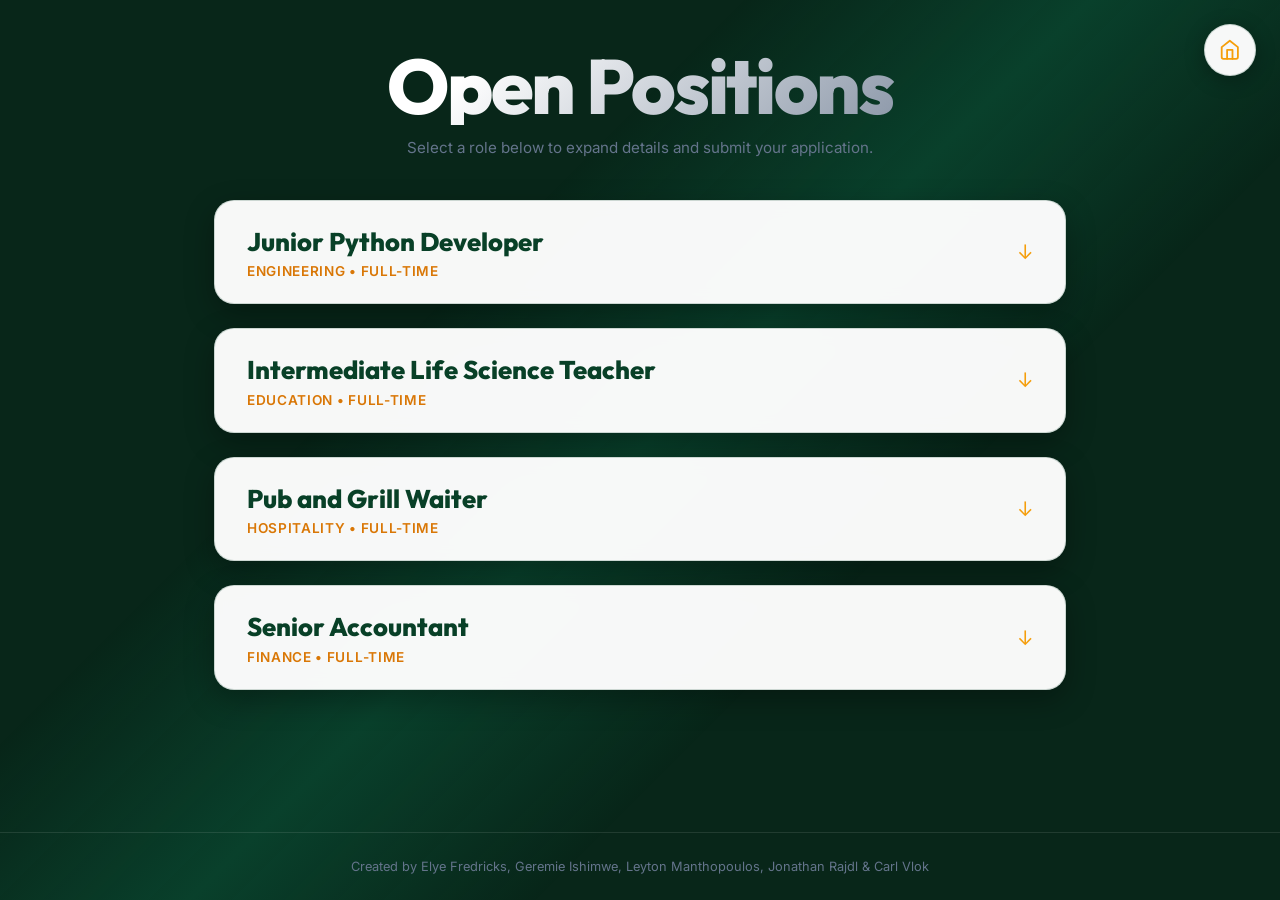
==== haire/templates/apply.html @ 89066271 "comments no stress" ====
<!DOCTYPE html>
<html lang="en">
<head>
<meta charset="UTF-8" />
<meta name="viewport" content="width=device-width, initial-scale=1.0" />
<title>Job Application Portal — hAIre</title>
<meta name="theme-color" content="#04130b" />

<link rel="stylesheet" href="../static/styles/applyStyles.css" />
</head>

<body>

<!-- Ambient Background Glow -->
<div class="hero-haze"></div>

<div class="page-wrapper">

    <!-- Top Right Return to Home Button -->
    <div class="brief-form">
        <a href="{{ url_for('view_bp.home') }}" aria-label="Return to homepage">
            <button class="brief-btn" type="button" aria-label="Return home">
                <svg
                    class="brief-icon"
                    viewBox="0 0 24 24"
                    fill="none"
                    stroke="currentColor"
                    stroke-width="2"
                    stroke-linecap="round"
                    stroke-linejoin="round"
                    aria-hidden="true"
                >
                    <path d="M3 9l9-7 9 7v11a2 2 0 0 1-2 2H5a2 2 0 0 1-2-2z"></path>
                    <polyline points="9 22 9 12 15 12 15 22"></polyline>
                </svg>
            </button>

            <span class="brief-tooltip">Back to Home</span>
        </a>
    </div>


    <!-- Page Header -->
    <header class="portal-header">
        <h1 class="hero-title">Open Positions</h1>

        <p class="hero-tagline">
            Select a role below to expand details and submit your application.
        </p>
    </header>


    <!-- Main Job Listings -->
    <main class="mainListings">


        <!-- ===================================================== -->
        <!-- CARD 1: JUNIOR PYTHON DEVELOPER -->
        <!-- ===================================================== -->

        <div class="card" data-job="junior-python-developer">

            <div class="card-header">
                <div class="header-content">
                    <h2>Junior Python Developer</h2>

                    <p class="summary">
                        Engineering &bull; Full-Time
                    </p>
                </div>

                <span class="expand-icon" aria-hidden="true">↓</span>
            </div>


            <div class="application-layout">

                <form
                    class="form"
                    id="form-junior-python"
                    enctype="multipart/form-data"
                >

                    <div class="form-group">
                        <label for="fullName-python">
                            Full Name
                        </label>

                        <input
                            type="text"
                            id="fullName-python"
                            name="fullName"
                            placeholder="Jane Doe"
                            required
                        />
                    </div>


                    <div class="form-row">

                        <div class="form-group">
                            <label for="cellphone-python">
                                Cellphone Number
                            </label>

                            <input
                                type="tel"
                                id="cellphone-python"
                                name="cellphone"
                                placeholder="+27 82 123 4567"
                                required
                            />
                        </div>


                        <div class="form-group">
                            <label for="email-python">
                                Email Address
                            </label>

                            <input
                                type="email"
                                id="email-python"
                                name="email"
                                placeholder="jane@example.com"
                                required
                            />
                        </div>

                    </div>


                    <div class="form-group">
                        <label for="address-python">
                            Address
                        </label>

                        <input
                            type="text"
                            id="address-python"
                            name="address"
                            placeholder="123 Main St, Cape Town"
                        />
                    </div>


                    <div class="form-row">

                        <div class="form-group">
                            <label for="gender-python">
                                Gender
                            </label>

                            <select
                                name="gender"
                                id="gender-python"
                            >
                                <option value="Other">Other</option>
                                <option value="Male">Male</option>
                                <option value="Female">Female</option>
                            </select>
                        </div>


                        <div class="form-group">
                            <label for="marStatus-python">
                                Marital Status
                            </label>

                            <select
                                name="marStatus"
                                id="marStatus-python"
                            >
                                <option value="notMarried">
                                    Not Married
                                </option>

                                <option value="Married">
                                    Married
                                </option>
                            </select>
                        </div>

                    </div>


                    <div class="form-row">

                        <div class="form-group">
                            <label for="transport-python">
                                Reliable Transport?
                            </label>

                            <select
                                name="transport"
                                id="transport-python"
                            >
                                <option value="yes">Yes</option>
                                <option value="no">No</option>
                            </select>
                        </div>


                        <div class="form-group">
                            <label for="nationality-python">
                                Nationality
                            </label>

                            <select
                                name="nationality"
                                id="nationality-python"
                            >
                                <option value="South Africa">
                                    South Africa
                                </option>

                                <option value="Namibia">
                                    Namibia
                                </option>

                                <option value="Botswana">
                                    Botswana
                                </option>

                                <option value="Other">
                                    Other
                                </option>
                            </select>
                        </div>

                    </div>


                    <div class="form-group">

                        <label for="cover-letter-python">
                            Cover Letter
                        </label>

                        <textarea
                            id="cover-letter-python"
                            name="coverLetter"
                            rows="6"
                            placeholder="Tell us about yourself and why you're a great fit for this role..."
                            required
                        ></textarea>

                    </div>


                    <div class="upload-section">

                        <label for="cv-python">
                            Upload CV (PDF format)
                        </label>

                        <input
                            type="file"
                            id="cv-python"
                            name="cv"
                            accept=".pdf"
                        />

                    </div>


                    <button
                        type="submit"
                        class="submit-btn"
                    >
                        SUBMIT APPLICATION
                    </button>

                </form>


                <aside class="job-requirements">

                    <h3>Job Requirements</h3>

                    <ul>

                        <li>
                            Basic knowledge of Python programming
                            and software development principles.
                        </li>

                        <li>
                            Understanding of object-oriented
                            programming and problem-solving.
                        </li>

                        <li>
                            Familiarity with Python frameworks,
                            databases, or APIs is advantageous.
                        </li>

                        <li>
                            Relevant degree, diploma, or equivalent
                            project experience.
                        </li>

                    </ul>

                </aside>

            </div>

        </div>



        <!-- ===================================================== -->
        <!-- CARD 2: INTERMEDIATE LIFE SCIENCE TEACHER -->
        <!-- ===================================================== -->

        <div
            class="card"
            data-job="intermediate-life-science-teacher"
        >

            <div class="card-header">

                <div class="header-content">

                    <h2>
                        Intermediate Life Science Teacher
                    </h2>

                    <p class="summary">
                        Education &bull; Full-Time
                    </p>

                </div>

                <span class="expand-icon" aria-hidden="true">↓</span>

            </div>


            <div class="application-layout">

                <form
                    class="form"
                    id="form-life-science"
                    enctype="multipart/form-data"
                >

                    <div class="form-group">

                        <label for="fullName-life">
                            Full Name
                        </label>

                        <input
                            type="text"
                            id="fullName-life"
                            name="fullName"
                            placeholder="John Smith"
                            required
                        />

                    </div>


                    <div class="form-row">

                        <div class="form-group">

                            <label for="cellphone-life">
                                Cellphone Number
                            </label>

                            <input
                                type="tel"
                                id="cellphone-life"
                                name="cellphone"
                                placeholder="+27 83 987 6543"
                                required
                            />

                        </div>


                        <div class="form-group">

                            <label for="email-life">
                                Email Address
                            </label>

                            <input
                                type="email"
                                id="email-life"
                                name="email"
                                placeholder="john@example.com"
                                required
                            />

                        </div>

                    </div>


                    <div class="form-group">

                        <label for="address-life">
                            Address
                        </label>

                        <input
                            type="text"
                            id="address-life"
                            name="address"
                            placeholder="45 Park Road, Johannesburg"
                        />

                    </div>


                    <div class="form-row">

                        <div class="form-group">

                            <label for="gender-life">
                                Gender
                            </label>

                            <select
                                name="gender"
                                id="gender-life"
                            >
                                <option value="male">Male</option>
                                <option value="female">Female</option>
                                <option value="other">Other</option>
                            </select>

                        </div>


                        <div class="form-group">

                            <label for="marStatus-life">
                                Marital Status
                            </label>

                            <select
                                name="marStatus"
                                id="marStatus-life"
                            >
                                <option value="notMarried">
                                    Not Married
                                </option>

                                <option value="Married">
                                    Married
                                </option>
                            </select>

                        </div>

                    </div>


                    <div class="form-row">

                        <div class="form-group">

                            <label for="transport-life">
                                Reliable Transport?
                            </label>

                            <select
                                name="transport"
                                id="transport-life"
                            >
                                <option value="yes">Yes</option>
                                <option value="no">No</option>
                            </select>

                        </div>


                        <div class="form-group">

                            <label for="nationality-life">
                                Nationality
                            </label>

                            <select
                                name="nationality"
                                id="nationality-life"
                            >
                                <option value="South Africa">
                                    South Africa
                                </option>

                                <option value="Namibia">
                                    Namibia
                                </option>

                                <option value="Botswana">
                                    Botswana
                                </option>

                                <option value="Other">
                                    Other
                                </option>
                            </select>

                        </div>

                    </div>


                    <div class="form-group">

                        <label for="cover-letter-life">
                            Cover Letter
                        </label>

                        <textarea
                            id="cover-letter-life"
                            name="coverLetter"
                            rows="6"
                            placeholder="Tell us about your teaching experience, subject knowledge, and teaching philosophy..."
                            required
                        ></textarea>

                    </div>


                    <div class="upload-section">

                        <label for="cv-life">
                            Upload CV (PDF format)
                        </label>

                        <input
                            type="file"
                            id="cv-life"
                            name="cv"
                            accept=".pdf"
                        />

                    </div>


                    <button
                        type="submit"
                        class="submit-btn"
                    >
                        SUBMIT APPLICATION
                    </button>

                </form>


                <aside class="job-requirements">

                    <h3>Job Requirements</h3>

                    <ul>

                        <li>
                            Recognised teaching qualification such
                            as a B.Ed or PGCE.
                        </li>

                        <li>
                            Strong knowledge of Life Sciences and
                            the relevant school curriculum.
                        </li>

                        <li>
                            Ability to create engaging and inclusive
                            learning environments.
                        </li>

                        <li>
                            Strong classroom management,
                            communication, and organisational skills.
                        </li>

                    </ul>

                </aside>

            </div>

        </div>



        <!-- ===================================================== -->
        <!-- CARD 3: PUB AND GRILL WAITER -->
        <!-- ===================================================== -->

        <div
            class="card"
            data-job="waiter"
        >

            <div class="card-header">

                <div class="header-content">

                    <h2>Pub and Grill Waiter</h2>

                    <p class="summary">
                        Hospitality &bull; Full-Time
                    </p>

                </div>

                <span class="expand-icon" aria-hidden="true">↓</span>

            </div>


            <div class="application-layout">

                <form
                    class="form"
                    id="form-waiter"
                    enctype="multipart/form-data"
                >

                    <div class="form-group">

                        <label for="fullName-waiter">
                            Full Name
                        </label>

                        <input
                            type="text"
                            id="fullName-waiter"
                            name="fullName"
                            placeholder="Alex Johnson"
                            required
                        />

                    </div>


                    <div class="form-row">

                        <div class="form-group">

                            <label for="cellphone-waiter">
                                Cellphone Number
                            </label>

                            <input
                                type="tel"
                                id="cellphone-waiter"
                                name="cellphone"
                                placeholder="+27 71 123 4567"
                                required
                            />

                        </div>


                        <div class="form-group">

                            <label for="email-waiter">
                                Email Address
                            </label>

                            <input
                                type="email"
                                id="email-waiter"
                                name="email"
                                placeholder="alex@example.com"
                                required
                            />

                        </div>

                    </div>


                    <div class="form-group">

                        <label for="address-waiter">
                            Address
                        </label>

                        <input
                            type="text"
                            id="address-waiter"
                            name="address"
                            placeholder="12 Main Road, Cape Town"
                        />

                    </div>


                    <div class="form-row">

                        <div class="form-group">

                            <label for="gender-waiter">
                                Gender
                            </label>

                            <select
                                name="gender"
                                id="gender-waiter"
                            >
                                <option value="male">Male</option>
                                <option value="female">Female</option>
                                <option value="other">Other</option>
                            </select>

                        </div>


                        <div class="form-group">

                            <label for="marStatus-waiter">
                                Marital Status
                            </label>

                            <select
                                name="marStatus"
                                id="marStatus-waiter"
                            >
                                <option value="notMarried">
                                    Not Married
                                </option>

                                <option value="Married">
                                    Married
                                </option>
                            </select>

                        </div>

                    </div>


                    <div class="form-row">

                        <div class="form-group">

                            <label for="transport-waiter">
                                Reliable Transport?
                            </label>

                            <select
                                name="transport"
                                id="transport-waiter"
                            >
                                <option value="yes">Yes</option>
                                <option value="no">No</option>
                            </select>

                        </div>


                        <div class="form-group">

                            <label for="nationality-waiter">
                                Nationality
                            </label>

                            <select
                                name="nationality"
                                id="nationality-waiter"
                            >
                                <option value="South Africa">
                                    South Africa
                                </option>

                                <option value="Namibia">
                                    Namibia
                                </option>

                                <option value="Botswana">
                                    Botswana
                                </option>

                                <option value="Other">
                                    Other
                                </option>
                            </select>

                        </div>

                    </div>


                    <div class="form-group">

                        <label for="cover-letter-waiter">
                            Cover Letter
                        </label>

                        <textarea
                            id="cover-letter-waiter"
                            name="coverLetter"
                            rows="6"
                            placeholder="Tell us about your customer service experience and why you would be a great waiter..."
                            required
                        ></textarea>

                    </div>


                    <div class="upload-section">

                        <label for="cv-waiter">
                            Upload CV (PDF format)
                        </label>

                        <input
                            type="file"
                            id="cv-waiter"
                            name="cv"
                            accept=".pdf"
                        />

                    </div>


                    <button
                        type="submit"
                        class="submit-btn"
                    >
                        SUBMIT APPLICATION
                    </button>

                </form>


                <aside class="job-requirements">

                    <h3>Job Requirements</h3>

                    <ul>

                        <li>
                            Previous hospitality or customer
                            service experience is advantageous.
                        </li>

                        <li>
                            Excellent communication and
                            interpersonal skills.
                        </li>

                        <li>
                            Ability to work efficiently in a
                            fast-paced environment.
                        </li>

                        <li>
                            Friendly attitude, professional appearance,
                            and strong teamwork skills.
                        </li>

                    </ul>

                </aside>

            </div>

        </div>



        <!-- ===================================================== -->
        <!-- CARD 4: SENIOR ACCOUNTANT -->
        <!-- ===================================================== -->

        <div
            class="card"
            data-job="senior-accountant"
        >

            <div class="card-header">

                <div class="header-content">

                    <h2>Senior Accountant</h2>

                    <p class="summary">
                        Finance &bull; Full-Time
                    </p>

                </div>

                <span class="expand-icon" aria-hidden="true">↓</span>

            </div>


            <div class="application-layout">

                <form
                    class="form"
                    id="form-senior-accountant"
                    enctype="multipart/form-data"
                >

                    <div class="form-group">

                        <label for="fullName-accountant">
                            Full Name
                        </label>

                        <input
                            type="text"
                            id="fullName-accountant"
                            name="fullName"
                            placeholder="Michael Williams"
                            required
                        />

                    </div>


                    <div class="form-row">

                        <div class="form-group">

                            <label for="cellphone-accountant">
                                Cellphone Number
                            </label>

                            <input
                                type="tel"
                                id="cellphone-accountant"
                                name="cellphone"
                                placeholder="+27 72 456 7890"
                                required
                            />

                        </div>


                        <div class="form-group">

                            <label for="email-accountant">
                                Email Address
                            </label>

                            <input
                                type="email"
                                id="email-accountant"
                                name="email"
                                placeholder="michael@example.com"
                                required
                            />

                        </div>

                    </div>


                    <div class="form-group">

                        <label for="address-accountant">
                            Address
                        </label>

                        <input
                            type="text"
                            id="address-accountant"
                            name="address"
                            placeholder="25 Oak Avenue, Johannesburg"
                        />

                    </div>


                    <div class="form-row">

                        <div class="form-group">

                            <label for="gender-accountant">
                                Gender
                            </label>

                            <select
                                name="gender"
                                id="gender-accountant"
                            >
                                <option value="male">Male</option>
                                <option value="female">Female</option>
                                <option value="other">Other</option>
                            </select>

                        </div>


                        <div class="form-group">

                            <label for="marStatus-accountant">
                                Marital Status
                            </label>

                            <select
                                name="marStatus"
                                id="marStatus-accountant"
                            >
                                <option value="notMarried">
                                    Not Married
                                </option>

                                <option value="Married">
                                    Married
                                </option>
                            </select>

                        </div>

                    </div>


                    <div class="form-row">

                        <div class="form-group">

                            <label for="transport-accountant">
                                Reliable Transport?
                            </label>

                            <select
                                name="transport"
                                id="transport-accountant"
                            >
                                <option value="yes">Yes</option>
                                <option value="no">No</option>
                            </select>

                        </div>


                        <div class="form-group">

                            <label for="nationality-accountant">
                                Nationality
                            </label>

                            <select
                                name="nationality"
                                id="nationality-accountant"
                            >
                                <option value="South Africa">
                                    South Africa
                                </option>

                                <option value="Namibia">
                                    Namibia
                                </option>

                                <option value="Botswana">
                                    Botswana
                                </option>

                                <option value="Other">
                                    Other
                                </option>
                            </select>

                        </div>

                    </div>


                    <div class="form-group">

                        <label for="cover-letter-accountant">
                            Cover Letter
                        </label>

                        <textarea
                            id="cover-letter-accountant"
                            name="coverLetter"
                            rows="6"
                            placeholder="Tell us about your accounting experience, qualifications, and why you are suited to this position..."
                            required
                        ></textarea>

                    </div>


                    <div class="upload-section">

                        <label for="cv-accountant">
                            Upload CV (PDF format)
                        </label>

                        <input
                            type="file"
                            id="cv-accountant"
                            name="cv"
                            accept=".pdf"
                        />

                    </div>


                    <button
                        type="submit"
                        class="submit-btn"
                    >
                        SUBMIT APPLICATION
                    </button>

                </form>


                <aside class="job-requirements">

                    <h3>Job Requirements</h3>

                    <ul>

                        <li>
                            Bachelor's degree or equivalent
                            qualification in Accounting or Finance.
                        </li>

                        <li>
                            Several years of professional
                            accounting experience.
                        </li>

                        <li>
                            Strong knowledge of financial reporting,
                            budgeting, and accounting principles.
                        </li>

                        <li>
                            Excellent analytical, organisational,
                            and leadership skills.
                        </li>

                    </ul>

                </aside>

            </div>

        </div>


    </main>


    <!-- Footer -->
    <footer>

        <small>
            Created by Elye Fredricks, Geremie Ishimwe,
            Leyton Manthopoulos, Jonathan Rajdl & Carl Vlok
        </small>

    </footer>

</div>


<!-- Application JS Logic -->
<script src="../static/scripts/apply.js"></script>

</body>
</html>
---- haire/static/styles/applyStyles.css ----
@import url('https://fonts.googleapis.com/css2?family=Inter:wght@400;500;600&family=Outfit:wght@600;800&display=swap');


/* ================================= */
/* COLOUR VARIABLES */
/* ================================= */

:root {
    --bg-dark: #082619;
    --accent-green: #10b981;
    --accent-green-dark: #047857;
    --accent-glow: rgba(16, 185, 129, 0.25);

    --gold-primary: #f59e0b;
    --gold-secondary: #d97706;
    --gold-glow: rgba(245, 158, 11, 0.35);

    --text-main: #f8fafc;
    --text-dark: #1f2937;
    --text-muted: #64748b;

    --card-bg: rgba(255, 255, 255, 0.97);
    --border-light: rgba(8, 64, 39, 0.18);

    --font-heading: 'Outfit', sans-serif;
    --font-body: 'Inter', sans-serif;

    --t-fast: 0.2s ease;
    --t-medium: 0.4s ease;
    --t-title-fade: 0.6s;
}


/* ================================= */
/* GLOBAL */
/* ================================= */

*,
*::before,
*::after {
    box-sizing: border-box;
}

html,
body {
    margin: 0;
    padding: 0;
    min-height: 100vh;
    width: 100%;

    font-family: var(--font-body);
    background-color: var(--bg-dark);
    color: var(--text-main);

    overflow-x: hidden;

    -webkit-font-smoothing: antialiased;
}

button,
select,
input,
textarea {
    font: inherit;
    max-width: 100%;
}


/* ================================= */
/* KEYBOARD ACCESSIBILITY */
/* ================================= */

button:focus-visible,
select:focus-visible,
input:focus-visible,
textarea:focus-visible,
a:focus-visible {
    outline: 3px solid var(--accent-green);
    outline-offset: 3px;
}


/* ================================= */
/* MOVING GREEN HAZE */
/* ================================= */

.hero-haze {
    position: fixed;
    inset: -50%;

    width: 200%;
    height: 200%;

    background: linear-gradient(
        135deg,
        transparent 42%,
        rgba(16, 185, 129, 0.18) 50%,
        transparent 58%
    );

    pointer-events: none;
    z-index: 0;

    animation: hazeSweep 7s ease-in-out infinite alternate;
}


/* ================================= */
/* PAGE WRAPPER */
/* ================================= */

.page-wrapper {
    position: relative;
    z-index: 2;

    display: flex;
    flex-direction: column;

    min-height: 100vh;
    width: 100%;
    max-width: 100%;

    overflow-x: hidden;
}


/* ================================= */
/* TOP RIGHT HOME BUTTON */
/* ================================= */

.brief-form {
    position: fixed;

    top: 1.5rem;
    right: 1.5rem;

    z-index: 100;
}

.brief-btn {
    display: flex;
    align-items: center;
    justify-content: center;

    width: 3.25rem;
    height: 3.25rem;

    border-radius: 50%;

    background: var(--card-bg);
    border: 1px solid var(--border-light);

    color: var(--gold-primary);

    text-decoration: none;

    backdrop-filter: blur(12px);

    cursor: pointer;

    transition:
        transform var(--t-fast),
        background var(--t-fast),
        box-shadow var(--t-fast),
        border-color var(--t-fast);

    box-shadow: 0 4px 20px rgba(0, 0, 0, 0.3);
}

.brief-btn:hover {
    background: rgba(245, 158, 11, 0.18);

    border-color: var(--gold-primary);

    transform: translateY(-2px);

    box-shadow: 0 0 25px var(--gold-glow);
}

.brief-icon {
    width: 1.35rem;
    height: 1.35rem;
}

.brief-tooltip {
    position: absolute;

    right: 110%;
    top: 50%;

    transform: translateY(-50%);

    background: var(--card-bg);

    border: 1px solid var(--border-light);

    color: var(--text-dark);

    padding: 0.5rem 0.8rem;

    border-radius: 6px;

    font-size: 0.8rem;
    font-weight: 600;

    white-space: nowrap;

    opacity: 0;
    pointer-events: none;

    transition: opacity var(--t-fast);
}

.brief-form:hover .brief-tooltip,
.brief-btn:focus-visible + .brief-tooltip {
    opacity: 1;
}


/* ================================= */
/* HEADER */
/* ================================= */

.portal-header {
    width: 100%;

    text-align: center;

    padding: 3rem 1.5rem 1.5rem;

    max-width: 900px;

    margin: 0 auto;
}

.hero-title {
    margin: 0 0 0.75rem;

    font-family: var(--font-heading);

    font-size: clamp(3rem, 6vw, 5rem);

    font-weight: 800;

    line-height: 1;

    letter-spacing: -0.03em;

    background: linear-gradient(
        135deg,
        #ffffff 30%,
        var(--text-muted) 100%
    );

    -webkit-background-clip: text;
    background-clip: text;

    -webkit-text-fill-color: transparent;

    color: transparent;

    opacity: 0;

    animation: fadeUp var(--t-title-fade) ease-out forwards;
}

.hero-tagline {
    margin: 0;

    font-family: var(--font-body);

    font-size: 0.95rem;

    color: var(--text-muted);

    line-height: 1.5;
}


/* ================================= */
/* MAIN JOB LISTINGS */
/* ================================= */

.mainListings {
    width: 100%;
    max-width: 900px;

    margin: 0 auto;

    padding: 1rem 1.5rem 3rem;

    display: flex;
    flex-direction: column;

    gap: 1.5rem;

    flex: 1;
}


/* ================================= */
/* APPLICATION CARD */
/* ================================= */

.card {
    position: relative;

    width: 100%;
    max-width: 100%;
    min-width: 0;

    background: var(--card-bg);

    border: 1px solid var(--border-light);

    border-radius: 20px;

    box-shadow: 0 10px 30px rgba(0, 0, 0, 0.3);

    backdrop-filter: blur(8px);

    overflow: hidden;

    animation: fadeUp var(--t-title-fade) ease-out forwards;

    transition:
        transform 0.2s ease,
        box-shadow 0.2s ease,
        border-color 0.2s ease;
}

.card:hover {
    box-shadow: 0 14px 35px rgba(0, 0, 0, 0.35);

    border-color: var(--accent-green);
}


/* ================================= */
/* CARD HEADER */
/* ================================= */

.card-header {
    padding: 1.5rem 2rem;

    cursor: pointer;

    display: flex;
    align-items: center;
    justify-content: space-between;

    gap: 1rem;

    user-select: none;

    transition: background-color var(--t-fast);
}

.card-header:hover {
    background: rgba(16, 185, 129, 0.05);
}


/* ================================= */
/* CARD HEADER CONTENT */
/* ================================= */

.header-content {
    min-width: 0;
    flex: 1;
}

.header-content h2 {
    margin: 0 0 0.35rem;

    font-family: var(--font-heading);

    font-size: 1.6rem;

    font-weight: 800;

    color: #084027;

    overflow-wrap: break-word;
}

.header-content .summary {
    margin: 0;

    font-family: var(--font-body);

    font-size: 0.85rem;

    color: var(--gold-secondary);

    letter-spacing: 0.05em;

    text-transform: uppercase;

    font-weight: 600;
}


/* ================================= */
/* EXPAND ICON */
/* ================================= */

.expand-icon {
    flex-shrink: 0;

    font-size: 1.25rem;

    color: var(--gold-primary);

    transition: transform var(--t-medium);
}

.card.expanded .expand-icon {
    transform: rotate(180deg);
}


/* ================================= */
/* APPLICATION LAYOUT */
/* ================================= */

.application-layout {
    display: none;

    padding: 0 2rem 2.25rem;

    border-top: 1px solid rgba(8, 64, 39, 0.15);

    min-width: 0;
}

.card.expanded .application-layout {
    display: grid;

    grid-template-columns: minmax(0, 1.4fr) minmax(0, 1fr);

    gap: 2.5rem;

    padding-top: 2rem;

    animation: fadeIn 0.4s ease-out;
}


/* ================================= */
/* FORM */
/* ================================= */

.form {
    display: flex;
    flex-direction: column;

    gap: 1.25rem;

    width: 100%;
    max-width: 100%;
    min-width: 0;
}

.form-row {
    display: grid;

    grid-template-columns: minmax(0, 1fr) minmax(0, 1fr);

    gap: 1rem;

    width: 100%;
    min-width: 0;
}

.form-group {
    display: flex;
    flex-direction: column;

    gap: 0.4rem;

    width: 100%;
    max-width: 100%;
    min-width: 0;
}


/* ================================= */
/* LABELS */
/* ================================= */

.card label {
    font-family: var(--font-body);

    font-size: 0.85rem;

    font-weight: 600;

    color: var(--text-dark);
}


/* ================================= */
/* INPUTS */
/* ================================= */

.card input[type="text"],
.card input[type="tel"],
.card input[type="email"],
.card select,
.card textarea {
    width: 100%;
    max-width: 100%;
    min-width: 0;

    padding: 0.8rem 1rem;

    background: white;

    border: 1px solid rgba(8, 64, 39, 0.3);

    border-radius: 8px;

    color: var(--text-dark);

    font-family: var(--font-body);

    font-size: 0.95rem;

    outline: none;

    transition:
        border-color 0.2s ease,
        box-shadow 0.2s ease,
        background-color 0.2s ease;
}


/* ================================= */
/* SELECT OPTIONS */
/* ================================= */

.card select option {
    background-color: white;
    color: var(--text-dark);
}


/* ================================= */
/* INPUT HOVER */
/* ================================= */

.card input:hover,
.card select:hover,
.card textarea:hover {
    border-color: var(--accent-green);
}


/* ================================= */
/* INPUT FOCUS */
/* ================================= */

.card input:focus,
.card select:focus,
.card textarea:focus {
    border-color: var(--accent-green);

    background: white;

    box-shadow:
        0 0 0 3px rgba(16, 185, 129, 0.15);
}


/* ================================= */
/* TEXTAREA */
/* ================================= */

.card textarea {
    resize: vertical;

    min-height: 120px;

    line-height: 1.5;
}


/* ================================= */
/* FILE UPLOAD */
/* ================================= */

.upload-section {
    padding: 1.25rem;

    background: rgba(8, 64, 39, 0.04);

    border: 1.5px dashed rgba(8, 64, 39, 0.3);

    border-radius: 12px;

    text-align: center;

    transition: border-color 0.2s ease;

    width: 100%;
    max-width: 100%;
    min-width: 0;

    overflow: hidden;

    word-break: break-word;
}

.upload-section:hover {
    border-color: var(--gold-primary);
}

.upload-section label {
    display: block;

    margin-bottom: 0.5rem;

    color: var(--text-dark);

    cursor: pointer;
}

.upload-section input[type="file"] {
    font-family: var(--font-body);

    font-size: 0.85rem;

    color: var(--text-muted);

    width: 100%;
    max-width: 100%;
}

.upload-section input[type="file"]::file-selector-button {
    background: rgba(245, 158, 11, 0.1);

    border: 1px solid var(--gold-secondary);

    color: #92400e;

    padding: 0.4rem 0.8rem;

    border-radius: 6px;

    cursor: pointer;

    font-size: 0.8rem;

    font-weight: 600;

    margin-right: 0.8rem;

    transition: all 0.2s ease;
}

.upload-section input[type="file"]::file-selector-button:hover {
    background: var(--gold-primary);

    color: #000;
}


/* ================================= */
/* SUBMIT BUTTON */
/* ================================= */

.submit-btn {
    width: 100%;

    margin-top: 0.5rem;

    min-height: 44px;

    padding: 10px 15px;

    border: none;

    border-radius: 9999px;

    background: linear-gradient(
        135deg,
        var(--gold-primary),
        var(--gold-secondary)
    );

    color: #000;

    font-family: var(--font-body);

    font-size: 14px;

    font-weight: 700;

    cursor: pointer;

    transition:
        transform 0.2s ease,
        box-shadow 0.2s ease,
        filter 0.2s ease;

    box-shadow: 0 4px 15px var(--gold-glow);
}

.submit-btn:hover {
    transform: translateY(-2px);

    box-shadow: 0 8px 25px var(--gold-glow);

    filter: brightness(1.08);
}


/* ================================= */
/* JOB REQUIREMENTS */
/* ================================= */

.job-requirements {
    border-left: 1px solid rgba(8, 64, 39, 0.25);

    padding-left: 2rem;

    min-width: 0;

    overflow-wrap: break-word;
}

.job-requirements h3 {
    margin-top: 0;

    margin-bottom: 1rem;

    font-family: var(--font-heading);

    font-size: 1.25rem;

    font-weight: 800;

    color: #084027;
}

.job-requirements ul {
    margin: 0;

    padding-left: 1.2rem;

    color: #555;

    min-width: 0;
}

.job-requirements li {
    margin-bottom: 0.85rem;

    line-height: 1.5;

    font-family: var(--font-body);

    font-size: 0.9rem;

    color: #555;

    overflow-wrap: break-word;
}


/* ================================= */
/* FOOTER */
/* ================================= */

footer {
    width: 100%;

    text-align: center;

    padding: 1.5rem 1rem;

    margin-top: auto;

    color: var(--text-muted);

    font-family: var(--font-body);

    font-size: 0.8rem;

    border-top: 1px solid rgba(255, 255, 255, 0.1);
}

footer small {
    font-size: inherit;

    line-height: 1.5;
}


/* ================================= */
/* ANIMATIONS */
/* ================================= */

@keyframes fadeUp {
    from {
        opacity: 0;

        transform: translateY(20px);
    }

    to {
        opacity: 1;

        transform: translateY(0);
    }
}

@keyframes fadeIn {
    from {
        opacity: 0;

        transform: translateY(-8px);
    }

    to {
        opacity: 1;

        transform: translateY(0);
    }
}

@keyframes hazeSweep {
    0% {
        transform: translate(-25%, 25%);
    }

    100% {
        transform: translate(25%, -25%);
    }
}


/* ================================= */
/* REDUCE MOTION */
/* ================================= */

@media (prefers-reduced-motion: reduce) {

    *,
    *::before,
    *::after {
        animation-duration: 0.01ms !important;

        animation-iteration-count: 1 !important;

        transition-duration: 0.01ms !important;

        scroll-behavior: auto !important;
    }
}


/* ================================= */
/* TABLET */
/* ================================= */

@media (max-width: 820px) {

    .card.expanded .application-layout {
        grid-template-columns: minmax(0, 1fr);

        gap: 2rem;
    }

    .job-requirements {
        border-left: none;

        border-top: 1px dashed rgba(8, 64, 39, 0.25);

        padding-left: 0;

        padding-top: 1.5rem;
    }
}


/* ================================= */
/* MOBILE */
/* ================================= */

@media (max-width: 580px) {

    /* ----------------------------- */
    /* HEADER */
    /* ----------------------------- */

    .portal-header {
        width: 100%;

        padding: 5rem 1rem 1rem;
    }

    .hero-title {
        font-size: clamp(2rem, 10vw, 2.5rem);

        line-height: 1.1;

        overflow-wrap: break-word;
    }

    .hero-tagline {
        font-size: 0.85rem;

        line-height: 1.5;
    }


    /* ----------------------------- */
    /* JOB LISTINGS */
    /* ----------------------------- */

    .mainListings {
        width: 100%;

        max-width: 100%;

        padding: 1rem 0.75rem 2rem;

        margin: 0;
    }


    /* ----------------------------- */
    /* CARD */
    /* ----------------------------- */

    .card {
        width: 100%;

        max-width: 100%;

        min-width: 0;

        border-radius: 16px;
    }


    /* ----------------------------- */
    /* CARD HEADER */
    /* ----------------------------- */

    .card-header {
        width: 100%;

        padding: 1.15rem 1rem;

        gap: 0.75rem;
    }

    .header-content {
        min-width: 0;

        flex: 1;
    }

    .header-content h2 {
        font-size: 1.25rem;

        line-height: 1.25;

        overflow-wrap: break-word;
    }

    .header-content .summary {
        font-size: 0.72rem;

        line-height: 1.4;
    }

    .expand-icon {
        flex-shrink: 0;
    }


    /* ----------------------------- */
    /* APPLICATION LAYOUT */
    /* ----------------------------- */

    .application-layout,
    .card.expanded .application-layout {
        width: 100%;

        max-width: 100%;

        min-width: 0;

        display: grid;

        grid-template-columns: minmax(0, 1fr);

        gap: 1.5rem;

        padding: 1.25rem 1rem 1.5rem;

        overflow: hidden;
    }


    /* ----------------------------- */
    /* FORM */
    /* ----------------------------- */

    .form {
        width: 100%;

        max-width: 100%;

        min-width: 0;
    }


    /* ----------------------------- */
    /* FORM ROWS */
    /* ----------------------------- */

    .form-row {
        width: 100%;

        max-width: 100%;

        min-width: 0;

        display: grid;

        grid-template-columns: minmax(0, 1fr);

        gap: 1rem;
    }


    /* ----------------------------- */
    /* FORM GROUP */
    /* ----------------------------- */

    .form-group {
        width: 100%;

        max-width: 100%;

        min-width: 0;
    }


    /* ----------------------------- */
    /* LABELS */
    /* ----------------------------- */

    .card label {
        font-size: 0.82rem;

        line-height: 1.3;
    }


    /* ----------------------------- */
    /* INPUTS */
    /* ----------------------------- */

    .card input[type="text"],
    .card input[type="tel"],
    .card input[type="email"],
    .card select,
    .card textarea {
        width: 100%;

        max-width: 100%;

        min-width: 0;

        padding: 0.75rem 0.85rem;

        font-size: 0.9rem;
    }


    /* ----------------------------- */
    /* TEXTAREA */
    /* ----------------------------- */

    .card textarea {
        min-height: 120px;

        max-width: 100%;

        resize: vertical;
    }


    /* ----------------------------- */
    /* FILE UPLOAD */
    /* ----------------------------- */

    .upload-section {
        width: 100%;

        max-width: 100%;

        min-width: 0;

        padding: 1rem;

        overflow: hidden;

        word-break: break-word;
    }

    .upload-section input[type="file"] {
        width: 100%;

        max-width: 100%;

        font-size: 0.78rem;
    }

    .upload-section input[type="file"]::file-selector-button {
        display: block;

        width: 100%;

        max-width: 100%;

        margin: 0 0 0.6rem 0;

        padding: 0.5rem 0.7rem;
    }


    /* ----------------------------- */
    /* SUBMIT BUTTON */
    /* ----------------------------- */

    .submit-btn {
        width: 100%;

        max-width: 100%;

        min-height: 46px;

        font-size: 0.8rem;
    }


    /* ----------------------------- */
    /* JOB REQUIREMENTS */
    /* ----------------------------- */

    .job-requirements {
        width: 100%;

        max-width: 100%;

        min-width: 0;

        border-left: none;

        border-top: 1px dashed rgba(8, 64, 39, 0.25);

        padding-left: 0;

        padding-top: 1.5rem;

        overflow-wrap: break-word;

        word-wrap: break-word;
    }

    .job-requirements h3 {
        font-size: 1.15rem;
    }

    .job-requirements ul {
        width: 100%;

        max-width: 100%;

        padding-left: 1.15rem;

        margin: 0;

        overflow-wrap: break-word;
    }

    .job-requirements li {
        font-size: 0.85rem;

        line-height: 1.5;

        overflow-wrap: break-word;

        word-break: normal;
    }


    /* ----------------------------- */
    /* HOME BUTTON */
    /* ----------------------------- */

    .brief-form {
        top: 0.75rem;

        right: 0.75rem;
    }

    .brief-btn {
        width: 2.8rem;

        height: 2.8rem;
    }

    .brief-icon {
        width: 1.2rem;

        height: 1.2rem;
    }


    /* ----------------------------- */
    /* FOOTER */
    /* ----------------------------- */

    footer {
        padding: 1.25rem 0.75rem;
    }

    footer small {
        font-size: 0.7rem;

        line-height: 1.5;
    }
}
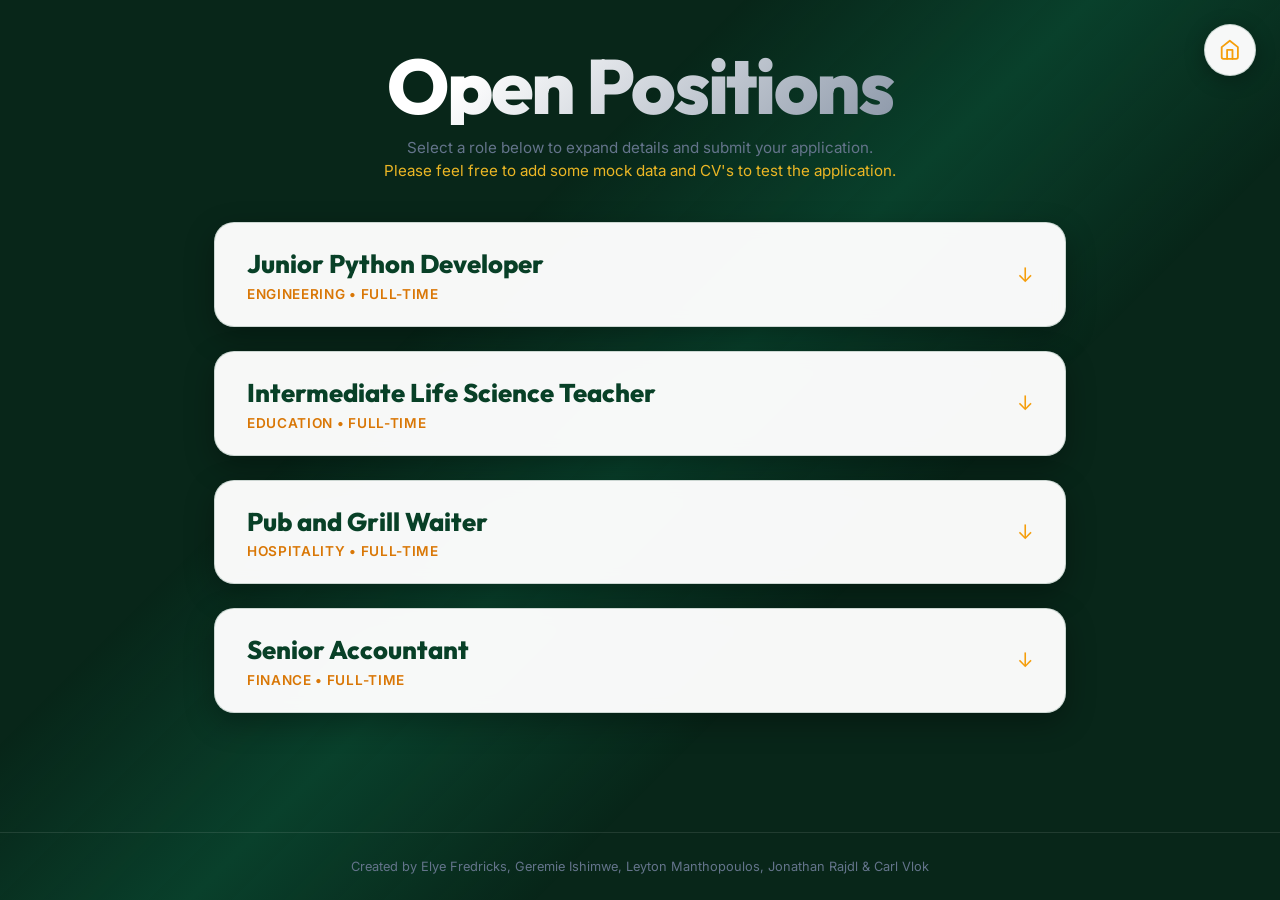
==== commit 437071e1: "please upload data" ====
--- a/haire/templates/apply.html
+++ b/haire/templates/apply.html
@@ -1,1171 +1,997 @@
 <!DOCTYPE html>
 <html lang="en">
+
 <head>
-<meta charset="UTF-8" />
-<meta name="viewport" content="width=device-width, initial-scale=1.0" />
-<title>Job Application Portal — hAIre</title>
-<meta name="theme-color" content="#04130b" />
-
-<link rel="stylesheet" href="../static/styles/applyStyles.css" />
+    <meta charset="UTF-8" />
+    <meta name="viewport" content="width=device-width, initial-scale=1.0" />
+    <title>Job Application Portal — hAIre</title>
+    <meta name="theme-color" content="#04130b" />
+
+    <link rel="stylesheet" href="../static/styles/applyStyles.css" />
 </head>
 
 <body>
 
-<!-- Ambient Background Glow -->
-<div class="hero-haze"></div>
-
-<div class="page-wrapper">
-
-    <!-- Top Right Return to Home Button -->
-    <div class="brief-form">
-        <a href="{{ url_for('view_bp.home') }}" aria-label="Return to homepage">
-            <button class="brief-btn" type="button" aria-label="Return home">
-                <svg
-                    class="brief-icon"
-                    viewBox="0 0 24 24"
-                    fill="none"
-                    stroke="currentColor"
-                    stroke-width="2"
-                    stroke-linecap="round"
-                    stroke-linejoin="round"
-                    aria-hidden="true"
-                >
-                    <path d="M3 9l9-7 9 7v11a2 2 0 0 1-2 2H5a2 2 0 0 1-2-2z"></path>
-                    <polyline points="9 22 9 12 15 12 15 22"></polyline>
-                </svg>
-            </button>
-
-            <span class="brief-tooltip">Back to Home</span>
-        </a>
+    <!-- Full Screen Application Loading Screen -->
+    <div id="application-loader" class="application-loader">
+        <div class="loader-content">
+
+            <div class="loader-logo">
+                hAIre
+            </div>
+
+            <div class="loader-spinner">
+                <span></span>
+                <span></span>
+                <span></span>
+            </div>
+
+            <h2>Processing Your Application</h2>
+
+            <p>
+                Please wait while we securely submit your application...
+            </p>
+
+            <div class="loader-progress">
+                <div class="loader-progress-bar"></div>
+            </div>
+
+        </div>
     </div>
 
 
-    <!-- Page Header -->
-    <header class="portal-header">
-        <h1 class="hero-title">Open Positions</h1>
-
-        <p class="hero-tagline">
-            Select a role below to expand details and submit your application.
-        </p>
-    </header>
-
-
-    <!-- Main Job Listings -->
-    <main class="mainListings">
-
-
-        <!-- ===================================================== -->
-        <!-- CARD 1: JUNIOR PYTHON DEVELOPER -->
-        <!-- ===================================================== -->
-
-        <div class="card" data-job="junior-python-developer">
-
-            <div class="card-header">
-                <div class="header-content">
-                    <h2>Junior Python Developer</h2>
-
-                    <p class="summary">
-                        Engineering &bull; Full-Time
-                    </p>
+    <!-- Ambient Background Glow -->
+    <div class="hero-haze"></div>
+
+    <div class="page-wrapper">
+
+        <!-- Top Right Return to Home Button -->
+        <div class="brief-form">
+            <a href="{{ url_for('view_bp.home') }}" aria-label="Return to homepage">
+                <button class="brief-btn" type="button" aria-label="Return home">
+                    <svg class="brief-icon" viewBox="0 0 24 24" fill="none" stroke="currentColor" stroke-width="2"
+                        stroke-linecap="round" stroke-linejoin="round" aria-hidden="true">
+                        <path d="M3 9l9-7 9 7v11a2 2 0 0 1-2 2H5a2 2 0 0 1-2-2z"></path>
+                        <polyline points="9 22 9 12 15 12 15 22"></polyline>
+                    </svg>
+                </button>
+
+                <span class="brief-tooltip">Back to Home</span>
+            </a>
+        </div>
+
+
+        <!-- Page Header -->
+        <header class="portal-header">
+            <h1 class="hero-title">Open Positions</h1>
+
+            <p class="hero-tagline">
+                Select a role below to expand details and submit your application.
+            </p>
+            <p class="hero-tagline" style="color: rgb(235, 182, 37);">
+                Please feel free to add some mock data and CV's to test the application.
+            </p>
+        </header>
+
+
+        <!-- Main Job Listings -->
+        <main class="mainListings">
+
+
+            <!-- ===================================================== -->
+            <!-- CARD 1: JUNIOR PYTHON DEVELOPER -->
+            <!-- ===================================================== -->
+
+            <div class="card" data-job="junior-python-developer">
+
+                <div class="card-header">
+                    <div class="header-content">
+                        <h2>Junior Python Developer</h2>
+
+                        <p class="summary">
+                            Engineering &bull; Full-Time
+                        </p>
+                    </div>
+
+                    <span class="expand-icon" aria-hidden="true">↓</span>
                 </div>
 
-                <span class="expand-icon" aria-hidden="true">↓</span>
+
+                <div class="application-layout">
+
+                    <form class="form" id="form-junior-python" enctype="multipart/form-data">
+
+                        <div class="form-group">
+                            <label for="fullName-python">
+                                Full Name
+                            </label>
+
+                            <input type="text" id="fullName-python" name="fullName" placeholder="Jane Doe" required />
+                        </div>
+
+
+                        <div class="form-row">
+
+                            <div class="form-group">
+                                <label for="cellphone-python">
+                                    Cellphone Number
+                                </label>
+
+                                <input type="tel" id="cellphone-python" name="cellphone" placeholder="+27 82 123 4567"
+                                    required />
+                            </div>
+
+
+                            <div class="form-group">
+                                <label for="email-python">
+                                    Email Address
+                                </label>
+
+                                <input type="email" id="email-python" name="email" placeholder="jane@example.com"
+                                    required />
+                            </div>
+
+                        </div>
+
+
+                        <div class="form-group">
+                            <label for="address-python">
+                                Address
+                            </label>
+
+                            <input type="text" id="address-python" name="address"
+                                placeholder="123 Main St, Cape Town" />
+                        </div>
+
+
+                        <div class="form-row">
+
+                            <div class="form-group">
+                                <label for="gender-python">
+                                    Gender
+                                </label>
+
+                                <select name="gender" id="gender-python">
+                                    <option value="Other">Other</option>
+                                    <option value="Male">Male</option>
+                                    <option value="Female">Female</option>
+                                </select>
+                            </div>
+
+
+                            <div class="form-group">
+                                <label for="marStatus-python">
+                                    Marital Status
+                                </label>
+
+                                <select name="marStatus" id="marStatus-python">
+                                    <option value="notMarried">
+                                        Not Married
+                                    </option>
+
+                                    <option value="Married">
+                                        Married
+                                    </option>
+                                </select>
+                            </div>
+
+                        </div>
+
+
+                        <div class="form-row">
+
+                            <div class="form-group">
+                                <label for="transport-python">
+                                    Reliable Transport?
+                                </label>
+
+                                <select name="transport" id="transport-python">
+                                    <option value="yes">Yes</option>
+                                    <option value="no">No</option>
+                                </select>
+                            </div>
+
+
+                            <div class="form-group">
+                                <label for="nationality-python">
+                                    Nationality
+                                </label>
+
+                                <select name="nationality" id="nationality-python">
+                                    <option value="South Africa">
+                                        South Africa
+                                    </option>
+
+                                    <option value="Namibia">
+                                        Namibia
+                                    </option>
+
+                                    <option value="Botswana">
+                                        Botswana
+                                    </option>
+
+                                    <option value="Other">
+                                        Other
+                                    </option>
+                                </select>
+                            </div>
+
+                        </div>
+
+
+                        <div class="form-group">
+
+                            <label for="cover-letter-python">
+                                Cover Letter
+                            </label>
+
+                            <textarea id="cover-letter-python" name="coverLetter" rows="6"
+                                placeholder="Tell us about yourself and why you're a great fit for this role..."
+                                required></textarea>
+
+                        </div>
+
+
+                        <div class="upload-section">
+
+                            <label for="cv-python">
+                                Upload CV (PDF format)
+                            </label>
+
+                            <input type="file" id="cv-python" name="cv" accept=".pdf" />
+
+                        </div>
+
+
+                        <button type="submit" class="submit-btn">
+                            SUBMIT APPLICATION
+                        </button>
+
+                    </form>
+
+
+                    <aside class="job-requirements">
+
+                        <h3>Job Requirements</h3>
+
+                        <ul>
+
+                            <li>
+                                Basic knowledge of Python programming
+                                and software development principles.
+                            </li>
+
+                            <li>
+                                Understanding of object-oriented
+                                programming and problem-solving.
+                            </li>
+
+                            <li>
+                                Familiarity with Python frameworks,
+                                databases, or APIs is advantageous.
+                            </li>
+
+                            <li>
+                                Relevant degree, diploma, or equivalent
+                                project experience.
+                            </li>
+
+                        </ul>
+
+                    </aside>
+
+                </div>
+
             </div>
 
 
-            <div class="application-layout">
-
-                <form
-                    class="form"
-                    id="form-junior-python"
-                    enctype="multipart/form-data"
-                >
-
-                    <div class="form-group">
-                        <label for="fullName-python">
-                            Full Name
-                        </label>
-
-                        <input
-                            type="text"
-                            id="fullName-python"
-                            name="fullName"
-                            placeholder="Jane Doe"
-                            required
-                        />
+
+            <!-- ===================================================== -->
+            <!-- CARD 2: INTERMEDIATE LIFE SCIENCE TEACHER -->
+            <!-- ===================================================== -->
+
+            <div class="card" data-job="intermediate-life-science-teacher">
+
+                <div class="card-header">
+
+                    <div class="header-content">
+
+                        <h2>
+                            Intermediate Life Science Teacher
+                        </h2>
+
+                        <p class="summary">
+                            Education &bull; Full-Time
+                        </p>
+
                     </div>
 
-
-                    <div class="form-row">
-
-                        <div class="form-group">
-                            <label for="cellphone-python">
-                                Cellphone Number
-                            </label>
-
-                            <input
-                                type="tel"
-                                id="cellphone-python"
-                                name="cellphone"
-                                placeholder="+27 82 123 4567"
-                                required
-                            />
-                        </div>
-
-
-                        <div class="form-group">
-                            <label for="email-python">
-                                Email Address
-                            </label>
-
-                            <input
-                                type="email"
-                                id="email-python"
-                                name="email"
-                                placeholder="jane@example.com"
-                                required
-                            />
-                        </div>
+                    <span class="expand-icon" aria-hidden="true">↓</span>
+
+                </div>
+
+
+                <div class="application-layout">
+
+                    <form class="form" id="form-life-science" enctype="multipart/form-data">
+
+                        <div class="form-group">
+
+                            <label for="fullName-life">
+                                Full Name
+                            </label>
+
+                            <input type="text" id="fullName-life" name="fullName" placeholder="John Smith" required />
+
+                        </div>
+
+
+                        <div class="form-row">
+
+                            <div class="form-group">
+
+                                <label for="cellphone-life">
+                                    Cellphone Number
+                                </label>
+
+                                <input type="tel" id="cellphone-life" name="cellphone" placeholder="+27 83 987 6543"
+                                    required />
+
+                            </div>
+
+
+                            <div class="form-group">
+
+                                <label for="email-life">
+                                    Email Address
+                                </label>
+
+                                <input type="email" id="email-life" name="email" placeholder="john@example.com"
+                                    required />
+
+                            </div>
+
+                        </div>
+
+
+                        <div class="form-group">
+
+                            <label for="address-life">
+                                Address
+                            </label>
+
+                            <input type="text" id="address-life" name="address"
+                                placeholder="45 Park Road, Johannesburg" />
+
+                        </div>
+
+
+                        <div class="form-row">
+
+                            <div class="form-group">
+
+                                <label for="gender-life">
+                                    Gender
+                                </label>
+
+                                <select name="gender" id="gender-life">
+                                    <option value="male">Male</option>
+                                    <option value="female">Female</option>
+                                    <option value="other">Other</option>
+                                </select>
+
+                            </div>
+
+
+                            <div class="form-group">
+
+                                <label for="marStatus-life">
+                                    Marital Status
+                                </label>
+
+                                <select name="marStatus" id="marStatus-life">
+                                    <option value="notMarried">
+                                        Not Married
+                                    </option>
+
+                                    <option value="Married">
+                                        Married
+                                    </option>
+                                </select>
+
+                            </div>
+
+                        </div>
+
+
+                        <div class="form-row">
+
+                            <div class="form-group">
+
+                                <label for="transport-life">
+                                    Reliable Transport?
+                                </label>
+
+                                <select name="transport" id="transport-life">
+                                    <option value="yes">Yes</option>
+                                    <option value="no">No</option>
+                                </select>
+
+                            </div>
+
+
+                            <div class="form-group">
+
+                                <label for="nationality-life">
+                                    Nationality
+                                </label>
+
+                                <select name="nationality" id="nationality-life">
+                                    <option value="South Africa">
+                                        South Africa
+                                    </option>
+
+                                    <option value="Namibia">
+                                        Namibia
+                                    </option>
+
+                                    <option value="Botswana">
+                                        Botswana
+                                    </option>
+
+                                    <option value="Other">
+                                        Other
+                                    </option>
+                                </select>
+
+                            </div>
+
+                        </div>
+
+
+                        <div class="form-group">
+
+                            <label for="cover-letter-life">
+                                Cover Letter
+                            </label>
+
+                            <textarea id="cover-letter-life" name="coverLetter" rows="6"
+                                placeholder="Tell us about your teaching experience, subject knowledge, and teaching philosophy..."
+                                required></textarea>
+
+                        </div>
+
+
+                        <div class="upload-section">
+
+                            <label for="cv-life">
+                                Upload CV (PDF format)
+                            </label>
+
+                            <input type="file" id="cv-life" name="cv" accept=".pdf" />
+
+                        </div>
+
+
+                        <button type="submit" class="submit-btn">
+                            SUBMIT APPLICATION
+                        </button>
+
+                    </form>
+
+
+                    <aside class="job-requirements">
+
+                        <h3>Job Requirements</h3>
+
+                        <ul>
+
+                            <li>
+                                Recognised teaching qualification such
+                                as a B.Ed or PGCE.
+                            </li>
+
+                            <li>
+                                Strong knowledge of Life Sciences and
+                                the relevant school curriculum.
+                            </li>
+
+                            <li>
+                                Ability to create engaging and inclusive
+                                learning environments.
+                            </li>
+
+                            <li>
+                                Strong classroom management,
+                                communication, and organisational skills.
+                            </li>
+
+                        </ul>
+
+                    </aside>
+
+                </div>
+
+            </div>
+
+
+
+            <!-- ===================================================== -->
+            <!-- CARD 3: PUB AND GRILL WAITER -->
+            <!-- ===================================================== -->
+
+            <div class="card" data-job="waiter">
+
+                <div class="card-header">
+
+                    <div class="header-content">
+
+                        <h2>Pub and Grill Waiter</h2>
+
+                        <p class="summary">
+                            Hospitality &bull; Full-Time
+                        </p>
 
                     </div>
 
-
-                    <div class="form-group">
-                        <label for="address-python">
-                            Address
-                        </label>
-
-                        <input
-                            type="text"
-                            id="address-python"
-                            name="address"
-                            placeholder="123 Main St, Cape Town"
-                        />
+                    <span class="expand-icon" aria-hidden="true">↓</span>
+
+                </div>
+
+
+                <div class="application-layout">
+
+                    <form class="form" id="form-waiter" enctype="multipart/form-data">
+
+                        <div class="form-group">
+
+                            <label for="fullName-waiter">
+                                Full Name
+                            </label>
+
+                            <input type="text" id="fullName-waiter" name="fullName" placeholder="Alex Johnson"
+                                required />
+
+                        </div>
+
+
+                        <div class="form-row">
+
+                            <div class="form-group">
+
+                                <label for="cellphone-waiter">
+                                    Cellphone Number
+                                </label>
+
+                                <input type="tel" id="cellphone-waiter" name="cellphone" placeholder="+27 71 123 4567"
+                                    required />
+
+                            </div>
+
+
+                            <div class="form-group">
+
+                                <label for="email-waiter">
+                                    Email Address
+                                </label>
+
+                                <input type="email" id="email-waiter" name="email" placeholder="alex@example.com"
+                                    required />
+
+                            </div>
+
+                        </div>
+
+
+                        <div class="form-group">
+
+                            <label for="address-waiter">
+                                Address
+                            </label>
+
+                            <input type="text" id="address-waiter" name="address"
+                                placeholder="12 Main Road, Cape Town" />
+
+                        </div>
+
+
+                        <div class="form-row">
+
+                            <div class="form-group">
+
+                                <label for="gender-waiter">
+                                    Gender
+                                </label>
+
+                                <select name="gender" id="gender-waiter">
+                                    <option value="male">Male</option>
+                                    <option value="female">Female</option>
+                                    <option value="other">Other</option>
+                                </select>
+
+                            </div>
+
+
+                            <div class="form-group">
+
+                                <label for="marStatus-waiter">
+                                    Marital Status
+                                </label>
+
+                                <select name="marStatus" id="marStatus-waiter">
+                                    <option value="notMarried">
+                                        Not Married
+                                    </option>
+
+                                    <option value="Married">
+                                        Married
+                                    </option>
+                                </select>
+
+                            </div>
+
+                        </div>
+
+
+                        <div class="form-row">
+
+                            <div class="form-group">
+
+                                <label for="transport-waiter">
+                                    Reliable Transport?
+                                </label>
+
+                                <select name="transport" id="transport-waiter">
+                                    <option value="yes">Yes</option>
+                                    <option value="no">No</option>
+                                </select>
+
+                            </div>
+
+
+                            <div class="form-group">
+
+                                <label for="nationality-waiter">
+                                    Nationality
+                                </label>
+
+                                <select name="nationality" id="nationality-waiter">
+                                    <option value="South Africa">
+                                        South Africa
+                                    </option>
+
+                                    <option value="Namibia">
+                                        Namibia
+                                    </option>
+
+                                    <option value="Botswana">
+                                        Botswana
+                                    </option>
+
+                                    <option value="Other">
+                                        Other
+                                    </option>
+                                </select>
+
+                            </div>
+
+                        </div>
+
+
+                        <div class="form-group">
+
+                            <label for="cover-letter-waiter">
+                                Cover Letter
+                            </label>
+
+                            <textarea id="cover-letter-waiter" name="coverLetter" rows="6"
+                                placeholder="Tell us about your customer service experience and why you would be a great waiter..."
+                                required></textarea>
+
+                        </div>
+
+
+                        <div class="upload-section">
+
+                            <label for="cv-waiter">
+                                Upload CV (PDF format)
+                            </label>
+
+                            <input type="file" id="cv-waiter" name="cv" accept=".pdf" />
+
+                        </div>
+
+
+                        <button type="submit" class="submit-btn">
+                            SUBMIT APPLICATION
+                        </button>
+
+                    </form>
+
+
+                    <aside class="job-requirements">
+
+                        <h3>Job Requirements</h3>
+
+                        <ul>
+
+                            <li>
+                                Previous hospitality or customer
+                                service experience is advantageous.
+                            </li>
+
+                            <li>
+                                Excellent communication and
+                                interpersonal skills.
+                            </li>
+
+                            <li>
+                                Ability to work efficiently in a
+                                fast-paced environment.
+                            </li>
+
+                            <li>
+                                Friendly attitude, professional appearance,
+                                and strong teamwork skills.
+                            </li>
+
+                        </ul>
+
+                    </aside>
+
+                </div>
+
+            </div>
+
+
+
+            <!-- ===================================================== -->
+            <!-- CARD 4: SENIOR ACCOUNTANT -->
+            <!-- ===================================================== -->
+
+            <div class="card" data-job="senior-accountant">
+
+                <div class="card-header">
+
+                    <div class="header-content">
+
+                        <h2>Senior Accountant</h2>
+
+                        <p class="summary">
+                            Finance &bull; Full-Time
+                        </p>
+
                     </div>
 
-
-                    <div class="form-row">
-
-                        <div class="form-group">
-                            <label for="gender-python">
-                                Gender
-                            </label>
-
-                            <select
-                                name="gender"
-                                id="gender-python"
-                            >
-                                <option value="Other">Other</option>
-                                <option value="Male">Male</option>
-                                <option value="Female">Female</option>
-                            </select>
-                        </div>
-
-
-                        <div class="form-group">
-                            <label for="marStatus-python">
-                                Marital Status
-                            </label>
-
-                            <select
-                                name="marStatus"
-                                id="marStatus-python"
-                            >
-                                <option value="notMarried">
-                                    Not Married
-                                </option>
-
-                                <option value="Married">
-                                    Married
-                                </option>
-                            </select>
-                        </div>
-
-                    </div>
-
-
-                    <div class="form-row">
-
-                        <div class="form-group">
-                            <label for="transport-python">
-                                Reliable Transport?
-                            </label>
-
-                            <select
-                                name="transport"
-                                id="transport-python"
-                            >
-                                <option value="yes">Yes</option>
-                                <option value="no">No</option>
-                            </select>
-                        </div>
-
-
-                        <div class="form-group">
-                            <label for="nationality-python">
-                                Nationality
-                            </label>
-
-                            <select
-                                name="nationality"
-                                id="nationality-python"
-                            >
-                                <option value="South Africa">
-                                    South Africa
-                                </option>
-
-                                <option value="Namibia">
-                                    Namibia
-                                </option>
-
-                                <option value="Botswana">
-                                    Botswana
-                                </option>
-
-                                <option value="Other">
-                                    Other
-                                </option>
-                            </select>
-                        </div>
-
-                    </div>
-
-
-                    <div class="form-group">
-
-                        <label for="cover-letter-python">
-                            Cover Letter
-                        </label>
-
-                        <textarea
-                            id="cover-letter-python"
-                            name="coverLetter"
-                            rows="6"
-                            placeholder="Tell us about yourself and why you're a great fit for this role..."
-                            required
-                        ></textarea>
-
-                    </div>
-
-
-                    <div class="upload-section">
-
-                        <label for="cv-python">
-                            Upload CV (PDF format)
-                        </label>
-
-                        <input
-                            type="file"
-                            id="cv-python"
-                            name="cv"
-                            accept=".pdf"
-                        />
-
-                    </div>
-
-
-                    <button
-                        type="submit"
-                        class="submit-btn"
-                    >
-                        SUBMIT APPLICATION
-                    </button>
-
-                </form>
-
-
-                <aside class="job-requirements">
-
-                    <h3>Job Requirements</h3>
-
-                    <ul>
-
-                        <li>
-                            Basic knowledge of Python programming
-                            and software development principles.
-                        </li>
-
-                        <li>
-                            Understanding of object-oriented
-                            programming and problem-solving.
-                        </li>
-
-                        <li>
-                            Familiarity with Python frameworks,
-                            databases, or APIs is advantageous.
-                        </li>
-
-                        <li>
-                            Relevant degree, diploma, or equivalent
-                            project experience.
-                        </li>
-
-                    </ul>
-
-                </aside>
+                    <span class="expand-icon" aria-hidden="true">↓</span>
+
+                </div>
+
+
+                <div class="application-layout">
+
+                    <form class="form" id="form-senior-accountant" enctype="multipart/form-data">
+
+                        <div class="form-group">
+
+                            <label for="fullName-accountant">
+                                Full Name
+                            </label>
+
+                            <input type="text" id="fullName-accountant" name="fullName" placeholder="Michael Williams"
+                                required />
+
+                        </div>
+
+
+                        <div class="form-row">
+
+                            <div class="form-group">
+
+                                <label for="cellphone-accountant">
+                                    Cellphone Number
+                                </label>
+
+                                <input type="tel" id="cellphone-accountant" name="cellphone"
+                                    placeholder="+27 72 456 7890" required />
+
+                            </div>
+
+
+                            <div class="form-group">
+
+                                <label for="email-accountant">
+                                    Email Address
+                                </label>
+
+                                <input type="email" id="email-accountant" name="email" placeholder="michael@example.com"
+                                    required />
+
+                            </div>
+
+                        </div>
+
+
+                        <div class="form-group">
+
+                            <label for="address-accountant">
+                                Address
+                            </label>
+
+                            <input type="text" id="address-accountant" name="address"
+                                placeholder="25 Oak Avenue, Johannesburg" />
+
+                        </div>
+
+
+                        <div class="form-row">
+
+                            <div class="form-group">
+
+                                <label for="gender-accountant">
+                                    Gender
+                                </label>
+
+                                <select name="gender" id="gender-accountant">
+                                    <option value="male">Male</option>
+                                    <option value="female">Female</option>
+                                    <option value="other">Other</option>
+                                </select>
+
+                            </div>
+
+
+                            <div class="form-group">
+
+                                <label for="marStatus-accountant">
+                                    Marital Status
+                                </label>
+
+                                <select name="marStatus" id="marStatus-accountant">
+                                    <option value="notMarried">
+                                        Not Married
+                                    </option>
+
+                                    <option value="Married">
+                                        Married
+                                    </option>
+                                </select>
+
+                            </div>
+
+                        </div>
+
+
+                        <div class="form-row">
+
+                            <div class="form-group">
+
+                                <label for="transport-accountant">
+                                    Reliable Transport?
+                                </label>
+
+                                <select name="transport" id="transport-accountant">
+                                    <option value="yes">Yes</option>
+                                    <option value="no">No</option>
+                                </select>
+
+                            </div>
+
+
+                            <div class="form-group">
+
+                                <label for="nationality-accountant">
+                                    Nationality
+                                </label>
+
+                                <select name="nationality" id="nationality-accountant">
+                                    <option value="South Africa">
+                                        South Africa
+                                    </option>
+
+                                    <option value="Namibia">
+                                        Namibia
+                                    </option>
+
+                                    <option value="Botswana">
+                                        Botswana
+                                    </option>
+
+                                    <option value="Other">
+                                        Other
+                                    </option>
+                                </select>
+
+                            </div>
+
+                        </div>
+
+
+                        <div class="form-group">
+
+                            <label for="cover-letter-accountant">
+                                Cover Letter
+                            </label>
+
+                            <textarea id="cover-letter-accountant" name="coverLetter" rows="6"
+                                placeholder="Tell us about your accounting experience, qualifications, and why you are suited to this position..."
+                                required></textarea>
+
+                        </div>
+
+
+                        <div class="upload-section">
+
+                            <label for="cv-accountant">
+                                Upload CV (PDF format)
+                            </label>
+
+                            <input type="file" id="cv-accountant" name="cv" accept=".pdf" />
+
+                        </div>
+
+
+                        <button type="submit" class="submit-btn">
+                            SUBMIT APPLICATION
+                        </button>
+
+                    </form>
+
+
+                    <aside class="job-requirements">
+
+                        <h3>Job Requirements</h3>
+
+                        <ul>
+
+                            <li>
+                                Bachelor's degree or equivalent
+                                qualification in Accounting or Finance.
+                            </li>
+
+                            <li>
+                                Several years of professional
+                                accounting experience.
+                            </li>
+
+                            <li>
+                                Strong knowledge of financial reporting,
+                                budgeting, and accounting principles.
+                            </li>
+
+                            <li>
+                                Excellent analytical, organisational,
+                                and leadership skills.
+                            </li>
+
+                        </ul>
+
+                    </aside>
+
+                </div>
 
             </div>
 
-        </div>
-
-
-
-        <!-- ===================================================== -->
-        <!-- CARD 2: INTERMEDIATE LIFE SCIENCE TEACHER -->
-        <!-- ===================================================== -->
-
-        <div
-            class="card"
-            data-job="intermediate-life-science-teacher"
-        >
-
-            <div class="card-header">
-
-                <div class="header-content">
-
-                    <h2>
-                        Intermediate Life Science Teacher
-                    </h2>
-
-                    <p class="summary">
-                        Education &bull; Full-Time
-                    </p>
-
-                </div>
-
-                <span class="expand-icon" aria-hidden="true">↓</span>
-
-            </div>
-
-
-            <div class="application-layout">
-
-                <form
-                    class="form"
-                    id="form-life-science"
-                    enctype="multipart/form-data"
-                >
-
-                    <div class="form-group">
-
-                        <label for="fullName-life">
-                            Full Name
-                        </label>
-
-                        <input
-                            type="text"
-                            id="fullName-life"
-                            name="fullName"
-                            placeholder="John Smith"
-                            required
-                        />
-
-                    </div>
-
-
-                    <div class="form-row">
-
-                        <div class="form-group">
-
-                            <label for="cellphone-life">
-                                Cellphone Number
-                            </label>
-
-                            <input
-                                type="tel"
-                                id="cellphone-life"
-                                name="cellphone"
-                                placeholder="+27 83 987 6543"
-                                required
-                            />
-
-                        </div>
-
-
-                        <div class="form-group">
-
-                            <label for="email-life">
-                                Email Address
-                            </label>
-
-                            <input
-                                type="email"
-                                id="email-life"
-                                name="email"
-                                placeholder="john@example.com"
-                                required
-                            />
-
-                        </div>
-
-                    </div>
-
-
-                    <div class="form-group">
-
-                        <label for="address-life">
-                            Address
-                        </label>
-
-                        <input
-                            type="text"
-                            id="address-life"
-                            name="address"
-                            placeholder="45 Park Road, Johannesburg"
-                        />
-
-                    </div>
-
-
-                    <div class="form-row">
-
-                        <div class="form-group">
-
-                            <label for="gender-life">
-                                Gender
-                            </label>
-
-                            <select
-                                name="gender"
-                                id="gender-life"
-                            >
-                                <option value="male">Male</option>
-                                <option value="female">Female</option>
-                                <option value="other">Other</option>
-                            </select>
-
-                        </div>
-
-
-                        <div class="form-group">
-
-                            <label for="marStatus-life">
-                                Marital Status
-                            </label>
-
-                            <select
-                                name="marStatus"
-                                id="marStatus-life"
-                            >
-                                <option value="notMarried">
-                                    Not Married
-                                </option>
-
-                                <option value="Married">
-                                    Married
-                                </option>
-                            </select>
-
-                        </div>
-
-                    </div>
-
-
-                    <div class="form-row">
-
-                        <div class="form-group">
-
-                            <label for="transport-life">
-                                Reliable Transport?
-                            </label>
-
-                            <select
-                                name="transport"
-                                id="transport-life"
-                            >
-                                <option value="yes">Yes</option>
-                                <option value="no">No</option>
-                            </select>
-
-                        </div>
-
-
-                        <div class="form-group">
-
-                            <label for="nationality-life">
-                                Nationality
-                            </label>
-
-                            <select
-                                name="nationality"
-                                id="nationality-life"
-                            >
-                                <option value="South Africa">
-                                    South Africa
-                                </option>
-
-                                <option value="Namibia">
-                                    Namibia
-                                </option>
-
-                                <option value="Botswana">
-                                    Botswana
-                                </option>
-
-                                <option value="Other">
-                                    Other
-                                </option>
-                            </select>
-
-                        </div>
-
-                    </div>
-
-
-                    <div class="form-group">
-
-                        <label for="cover-letter-life">
-                            Cover Letter
-                        </label>
-
-                        <textarea
-                            id="cover-letter-life"
-                            name="coverLetter"
-                            rows="6"
-                            placeholder="Tell us about your teaching experience, subject knowledge, and teaching philosophy..."
-                            required
-                        ></textarea>
-
-                    </div>
-
-
-                    <div class="upload-section">
-
-                        <label for="cv-life">
-                            Upload CV (PDF format)
-                        </label>
-
-                        <input
-                            type="file"
-                            id="cv-life"
-                            name="cv"
-                            accept=".pdf"
-                        />
-
-                    </div>
-
-
-                    <button
-                        type="submit"
-                        class="submit-btn"
-                    >
-                        SUBMIT APPLICATION
-                    </button>
-
-                </form>
-
-
-                <aside class="job-requirements">
-
-                    <h3>Job Requirements</h3>
-
-                    <ul>
-
-                        <li>
-                            Recognised teaching qualification such
-                            as a B.Ed or PGCE.
-                        </li>
-
-                        <li>
-                            Strong knowledge of Life Sciences and
-                            the relevant school curriculum.
-                        </li>
-
-                        <li>
-                            Ability to create engaging and inclusive
-                            learning environments.
-                        </li>
-
-                        <li>
-                            Strong classroom management,
-                            communication, and organisational skills.
-                        </li>
-
-                    </ul>
-
-                </aside>
-
-            </div>
-
-        </div>
-
-
-
-        <!-- ===================================================== -->
-        <!-- CARD 3: PUB AND GRILL WAITER -->
-        <!-- ===================================================== -->
-
-        <div
-            class="card"
-            data-job="waiter"
-        >
-
-            <div class="card-header">
-
-                <div class="header-content">
-
-                    <h2>Pub and Grill Waiter</h2>
-
-                    <p class="summary">
-                        Hospitality &bull; Full-Time
-                    </p>
-
-                </div>
-
-                <span class="expand-icon" aria-hidden="true">↓</span>
-
-            </div>
-
-
-            <div class="application-layout">
-
-                <form
-                    class="form"
-                    id="form-waiter"
-                    enctype="multipart/form-data"
-                >
-
-                    <div class="form-group">
-
-                        <label for="fullName-waiter">
-                            Full Name
-                        </label>
-
-                        <input
-                            type="text"
-                            id="fullName-waiter"
-                            name="fullName"
-                            placeholder="Alex Johnson"
-                            required
-                        />
-
-                    </div>
-
-
-                    <div class="form-row">
-
-                        <div class="form-group">
-
-                            <label for="cellphone-waiter">
-                                Cellphone Number
-                            </label>
-
-                            <input
-                                type="tel"
-                                id="cellphone-waiter"
-                                name="cellphone"
-                                placeholder="+27 71 123 4567"
-                                required
-                            />
-
-                        </div>
-
-
-                        <div class="form-group">
-
-                            <label for="email-waiter">
-                                Email Address
-                            </label>
-
-                            <input
-                                type="email"
-                                id="email-waiter"
-                                name="email"
-                                placeholder="alex@example.com"
-                                required
-                            />
-
-                        </div>
-
-                    </div>
-
-
-                    <div class="form-group">
-
-                        <label for="address-waiter">
-                            Address
-                        </label>
-
-                        <input
-                            type="text"
-                            id="address-waiter"
-                            name="address"
-                            placeholder="12 Main Road, Cape Town"
-                        />
-
-                    </div>
-
-
-                    <div class="form-row">
-
-                        <div class="form-group">
-
-                            <label for="gender-waiter">
-                                Gender
-                            </label>
-
-                            <select
-                                name="gender"
-                                id="gender-waiter"
-                            >
-                                <option value="male">Male</option>
-                                <option value="female">Female</option>
-                                <option value="other">Other</option>
-                            </select>
-
-                        </div>
-
-
-                        <div class="form-group">
-
-                            <label for="marStatus-waiter">
-                                Marital Status
-                            </label>
-
-                            <select
-                                name="marStatus"
-                                id="marStatus-waiter"
-                            >
-                                <option value="notMarried">
-                                    Not Married
-                                </option>
-
-                                <option value="Married">
-                                    Married
-                                </option>
-                            </select>
-
-                        </div>
-
-                    </div>
-
-
-                    <div class="form-row">
-
-                        <div class="form-group">
-
-                            <label for="transport-waiter">
-                                Reliable Transport?
-                            </label>
-
-                            <select
-                                name="transport"
-                                id="transport-waiter"
-                            >
-                                <option value="yes">Yes</option>
-                                <option value="no">No</option>
-                            </select>
-
-                        </div>
-
-
-                        <div class="form-group">
-
-                            <label for="nationality-waiter">
-                                Nationality
-                            </label>
-
-                            <select
-                                name="nationality"
-                                id="nationality-waiter"
-                            >
-                                <option value="South Africa">
-                                    South Africa
-                                </option>
-
-                                <option value="Namibia">
-                                    Namibia
-                                </option>
-
-                                <option value="Botswana">
-                                    Botswana
-                                </option>
-
-                                <option value="Other">
-                                    Other
-                                </option>
-                            </select>
-
-                        </div>
-
-                    </div>
-
-
-                    <div class="form-group">
-
-                        <label for="cover-letter-waiter">
-                            Cover Letter
-                        </label>
-
-                        <textarea
-                            id="cover-letter-waiter"
-                            name="coverLetter"
-                            rows="6"
-                            placeholder="Tell us about your customer service experience and why you would be a great waiter..."
-                            required
-                        ></textarea>
-
-                    </div>
-
-
-                    <div class="upload-section">
-
-                        <label for="cv-waiter">
-                            Upload CV (PDF format)
-                        </label>
-
-                        <input
-                            type="file"
-                            id="cv-waiter"
-                            name="cv"
-                            accept=".pdf"
-                        />
-
-                    </div>
-
-
-                    <button
-                        type="submit"
-                        class="submit-btn"
-                    >
-                        SUBMIT APPLICATION
-                    </button>
-
-                </form>
-
-
-                <aside class="job-requirements">
-
-                    <h3>Job Requirements</h3>
-
-                    <ul>
-
-                        <li>
-                            Previous hospitality or customer
-                            service experience is advantageous.
-                        </li>
-
-                        <li>
-                            Excellent communication and
-                            interpersonal skills.
-                        </li>
-
-                        <li>
-                            Ability to work efficiently in a
-                            fast-paced environment.
-                        </li>
-
-                        <li>
-                            Friendly attitude, professional appearance,
-                            and strong teamwork skills.
-                        </li>
-
-                    </ul>
-
-                </aside>
-
-            </div>
-
-        </div>
-
-
-
-        <!-- ===================================================== -->
-        <!-- CARD 4: SENIOR ACCOUNTANT -->
-        <!-- ===================================================== -->
-
-        <div
-            class="card"
-            data-job="senior-accountant"
-        >
-
-            <div class="card-header">
-
-                <div class="header-content">
-
-                    <h2>Senior Accountant</h2>
-
-                    <p class="summary">
-                        Finance &bull; Full-Time
-                    </p>
-
-                </div>
-
-                <span class="expand-icon" aria-hidden="true">↓</span>
-
-            </div>
-
-
-            <div class="application-layout">
-
-                <form
-                    class="form"
-                    id="form-senior-accountant"
-                    enctype="multipart/form-data"
-                >
-
-                    <div class="form-group">
-
-                        <label for="fullName-accountant">
-                            Full Name
-                        </label>
-
-                        <input
-                            type="text"
-                            id="fullName-accountant"
-                            name="fullName"
-                            placeholder="Michael Williams"
-                            required
-                        />
-
-                    </div>
-
-
-                    <div class="form-row">
-
-                        <div class="form-group">
-
-                            <label for="cellphone-accountant">
-                                Cellphone Number
-                            </label>
-
-                            <input
-                                type="tel"
-                                id="cellphone-accountant"
-                                name="cellphone"
-                                placeholder="+27 72 456 7890"
-                                required
-                            />
-
-                        </div>
-
-
-                        <div class="form-group">
-
-                            <label for="email-accountant">
-                                Email Address
-                            </label>
-
-                            <input
-                                type="email"
-                                id="email-accountant"
-                                name="email"
-                                placeholder="michael@example.com"
-                                required
-                            />
-
-                        </div>
-
-                    </div>
-
-
-                    <div class="form-group">
-
-                        <label for="address-accountant">
-                            Address
-                        </label>
-
-                        <input
-                            type="text"
-                            id="address-accountant"
-                            name="address"
-                            placeholder="25 Oak Avenue, Johannesburg"
-                        />
-
-                    </div>
-
-
-                    <div class="form-row">
-
-                        <div class="form-group">
-
-                            <label for="gender-accountant">
-                                Gender
-                            </label>
-
-                            <select
-                                name="gender"
-                                id="gender-accountant"
-                            >
-                                <option value="male">Male</option>
-                                <option value="female">Female</option>
-                                <option value="other">Other</option>
-                            </select>
-
-                        </div>
-
-
-                        <div class="form-group">
-
-                            <label for="marStatus-accountant">
-                                Marital Status
-                            </label>
-
-                            <select
-                                name="marStatus"
-                                id="marStatus-accountant"
-                            >
-                                <option value="notMarried">
-                                    Not Married
-                                </option>
-
-                                <option value="Married">
-                                    Married
-                                </option>
-                            </select>
-
-                        </div>
-
-                    </div>
-
-
-                    <div class="form-row">
-
-                        <div class="form-group">
-
-                            <label for="transport-accountant">
-                                Reliable Transport?
-                            </label>
-
-                            <select
-                                name="transport"
-                                id="transport-accountant"
-                            >
-                                <option value="yes">Yes</option>
-                                <option value="no">No</option>
-                            </select>
-
-                        </div>
-
-
-                        <div class="form-group">
-
-                            <label for="nationality-accountant">
-                                Nationality
-                            </label>
-
-                            <select
-                                name="nationality"
-                                id="nationality-accountant"
-                            >
-                                <option value="South Africa">
-                                    South Africa
-                                </option>
-
-                                <option value="Namibia">
-                                    Namibia
-                                </option>
-
-                                <option value="Botswana">
-                                    Botswana
-                                </option>
-
-                                <option value="Other">
-                                    Other
-                                </option>
-                            </select>
-
-                        </div>
-
-                    </div>
-
-
-                    <div class="form-group">
-
-                        <label for="cover-letter-accountant">
-                            Cover Letter
-                        </label>
-
-                        <textarea
-                            id="cover-letter-accountant"
-                            name="coverLetter"
-                            rows="6"
-                            placeholder="Tell us about your accounting experience, qualifications, and why you are suited to this position..."
-                            required
-                        ></textarea>
-
-                    </div>
-
-
-                    <div class="upload-section">
-
-                        <label for="cv-accountant">
-                            Upload CV (PDF format)
-                        </label>
-
-                        <input
-                            type="file"
-                            id="cv-accountant"
-                            name="cv"
-                            accept=".pdf"
-                        />
-
-                    </div>
-
-
-                    <button
-                        type="submit"
-                        class="submit-btn"
-                    >
-                        SUBMIT APPLICATION
-                    </button>
-
-                </form>
-
-
-                <aside class="job-requirements">
-
-                    <h3>Job Requirements</h3>
-
-                    <ul>
-
-                        <li>
-                            Bachelor's degree or equivalent
-                            qualification in Accounting or Finance.
-                        </li>
-
-                        <li>
-                            Several years of professional
-                            accounting experience.
-                        </li>
-
-                        <li>
-                            Strong knowledge of financial reporting,
-                            budgeting, and accounting principles.
-                        </li>
-
-                        <li>
-                            Excellent analytical, organisational,
-                            and leadership skills.
-                        </li>
-
-                    </ul>
-
-                </aside>
-
-            </div>
-
-        </div>
-
-
-    </main>
-
-
-    <!-- Footer -->
-    <footer>
-
-        <small>
-            Created by Elye Fredricks, Geremie Ishimwe,
-            Leyton Manthopoulos, Jonathan Rajdl & Carl Vlok
-        </small>
-
-    </footer>
-
-</div>
-
-
-<!-- Application JS Logic -->
-<script src="../static/scripts/apply.js"></script>
+
+        </main>
+
+
+        <!-- Footer -->
+        <footer>
+
+            <small>
+                Created by Elye Fredricks, Geremie Ishimwe,
+                Leyton Manthopoulos, Jonathan Rajdl & Carl Vlok
+            </small>
+
+        </footer>
+
+    </div>
+
+
+    <!-- Application JS Logic -->
+    <script src="../static/scripts/apply.js"></script>
 
 </body>
+
 </html>
--- a/haire/static/styles/applyStyles.css
+++ b/haire/static/styles/applyStyles.css
@@ -1,9 +1,8 @@
 @import url('https://fonts.googleapis.com/css2?family=Inter:wght@400;500;600&family=Outfit:wght@600;800&display=swap');
 
 
-/* ================================= */
-/* COLOUR VARIABLES */
-/* ================================= */
+
+/* All Colour for the code   */
 
 :root {
     --bg-dark: #082619;
@@ -31,9 +30,8 @@
 }
 
 
-/* ================================= */
-/* GLOBAL */
-/* ================================= */
+/* Global Styles */
+
 
 *,
 *::before,
@@ -66,9 +64,9 @@
 }
 
 
-/* ================================= */
-/* KEYBOARD ACCESSIBILITY */
-/* ================================= */
+
+/* Keyboard For accessibility */
+
 
 button:focus-visible,
 select:focus-visible,
@@ -80,9 +78,9 @@
 }
 
 
-/* ================================= */
-/* MOVING GREEN HAZE */
-/* ================================= */
+
+/* Moving Green Haze */
+
 
 .hero-haze {
     position: fixed;
@@ -105,9 +103,9 @@
 }
 
 
-/* ================================= */
-/* PAGE WRAPPER */
-/* ================================= */
+
+/* Page wrapper */
+
 
 .page-wrapper {
     position: relative;
@@ -124,9 +122,9 @@
 }
 
 
-/* ================================= */
-/* TOP RIGHT HOME BUTTON */
-/* ================================= */
+
+/* Top Right Home Button */
+
 
 .brief-form {
     position: fixed;
@@ -217,9 +215,9 @@
 }
 
 
-/* ================================= */
-/* HEADER */
-/* ================================= */
+
+/* Header */
+
 
 .portal-header {
     width: 100%;
@@ -277,9 +275,9 @@
 }
 
 
-/* ================================= */
-/* MAIN JOB LISTINGS */
-/* ================================= */
+
+/* Main Job Listings */
+
 
 .mainListings {
     width: 100%;
@@ -298,9 +296,9 @@
 }
 
 
-/* ================================= */
-/* APPLICATION CARD */
-/* ================================= */
+
+/* Application Card */
+
 
 .card {
     position: relative;
@@ -336,9 +334,9 @@
 }
 
 
-/* ================================= */
-/* CARD HEADER */
-/* ================================= */
+
+/* Card Header */
+
 
 .card-header {
     padding: 1.5rem 2rem;
@@ -361,9 +359,9 @@
 }
 
 
-/* ================================= */
-/* CARD HEADER CONTENT */
-/* ================================= */
+
+/* Card Header Content */
+
 
 .header-content {
     min-width: 0;
@@ -401,9 +399,9 @@
 }
 
 
-/* ================================= */
-/* EXPAND ICON */
-/* ================================= */
+
+/* Expand card */
+
 
 .expand-icon {
     flex-shrink: 0;
@@ -420,9 +418,9 @@
 }
 
 
-/* ================================= */
-/* APPLICATION LAYOUT */
-/* ================================= */
+
+/* Application Layout */
+
 
 .application-layout {
     display: none;
@@ -447,9 +445,8 @@
 }
 
 
-/* ================================= */
-/* FORM */
-/* ================================= */
+/* Form */
+
 
 .form {
     display: flex;
@@ -485,9 +482,9 @@
 }
 
 
-/* ================================= */
-/* LABELS */
-/* ================================= */
+
+/* Labels */
+
 
 .card label {
     font-family: var(--font-body);
@@ -500,9 +497,9 @@
 }
 
 
-/* ================================= */
-/* INPUTS */
-/* ================================= */
+
+/* Inputs */
+
 
 .card input[type="text"],
 .card input[type="tel"],
@@ -536,9 +533,9 @@
 }
 
 
-/* ================================= */
-/* SELECT OPTIONS */
-/* ================================= */
+
+/* Select Options */
+
 
 .card select option {
     background-color: white;
@@ -546,9 +543,9 @@
 }
 
 
-/* ================================= */
-/* INPUT HOVER */
-/* ================================= */
+
+/* Inputs Hover */
+
 
 .card input:hover,
 .card select:hover,
@@ -557,9 +554,9 @@
 }
 
 
-/* ================================= */
-/* INPUT FOCUS */
-/* ================================= */
+
+/* Inputs Focus */
+
 
 .card input:focus,
 .card select:focus,
@@ -573,9 +570,9 @@
 }
 
 
-/* ================================= */
-/* TEXTAREA */
-/* ================================= */
+
+/* Textarea */
+
 
 .card textarea {
     resize: vertical;
@@ -586,9 +583,9 @@
 }
 
 
-/* ================================= */
-/* FILE UPLOAD */
-/* ================================= */
+
+/* File Upload */
+
 
 .upload-section {
     padding: 1.25rem;
@@ -666,9 +663,9 @@
 }
 
 
-/* ================================= */
-/* SUBMIT BUTTON */
-/* ================================= */
+
+/* Submit Button */
+
 
 .submit-btn {
     width: 100%;
@@ -716,9 +713,9 @@
 }
 
 
-/* ================================= */
-/* JOB REQUIREMENTS */
-/* ================================= */
+
+/* Job Requirements */
+
 
 .job-requirements {
     border-left: 1px solid rgba(8, 64, 39, 0.25);
@@ -769,9 +766,9 @@
 }
 
 
-/* ================================= */
-/* FOOTER */
-/* ================================= */
+
+/* Footer */
+
 
 footer {
     width: 100%;
@@ -798,9 +795,9 @@
 }
 
 
-/* ================================= */
-/* ANIMATIONS */
-/* ================================= */
+
+/* Animations */
+
 
 @keyframes fadeUp {
     from {
@@ -841,9 +838,9 @@
 }
 
 
-/* ================================= */
-/* REDUCE MOTION */
-/* ================================= */
+
+/* Reduced Motion */
+
 
 @media (prefers-reduced-motion: reduce) {
 
@@ -861,9 +858,9 @@
 }
 
 
-/* ================================= */
-/* TABLET */
-/* ================================= */
+
+/* Tablet */
+
 
 @media (max-width: 820px) {
 
@@ -885,15 +882,15 @@
 }
 
 
-/* ================================= */
-/* MOBILE */
-/* ================================= */
+
+/* Mobile */
+
 
 @media (max-width: 580px) {
 
-    /* ----------------------------- */
-    /* HEADER */
-    /* ----------------------------- */
+    
+    /* Header */
+    
 
     .portal-header {
         width: 100%;
@@ -916,9 +913,9 @@
     }
 
 
-    /* ----------------------------- */
-    /* JOB LISTINGS */
-    /* ----------------------------- */
+    
+    /* Job Listings */
+    
 
     .mainListings {
         width: 100%;
@@ -931,9 +928,9 @@
     }
 
 
-    /* ----------------------------- */
-    /* CARD */
-    /* ----------------------------- */
+    
+    /* Card */
+    
 
     .card {
         width: 100%;
@@ -946,9 +943,9 @@
     }
 
 
-    /* ----------------------------- */
-    /* CARD HEADER */
-    /* ----------------------------- */
+    
+    /* Card Header */
+    
 
     .card-header {
         width: 100%;
@@ -983,9 +980,9 @@
     }
 
 
-    /* ----------------------------- */
-    /* APPLICATION LAYOUT */
-    /* ----------------------------- */
+    
+    /* Application Layout */
+   
 
     .application-layout,
     .card.expanded .application-layout {
@@ -1007,9 +1004,9 @@
     }
 
 
-    /* ----------------------------- */
-    /* FORM */
-    /* ----------------------------- */
+    
+    /* Form */
+    
 
     .form {
         width: 100%;
@@ -1020,9 +1017,9 @@
     }
 
 
-    /* ----------------------------- */
-    /* FORM ROWS */
-    /* ----------------------------- */
+   
+    /* Form Row */
+   
 
     .form-row {
         width: 100%;
@@ -1039,9 +1036,9 @@
     }
 
 
-    /* ----------------------------- */
-    /* FORM GROUP */
-    /* ----------------------------- */
+    
+    /* Form Group */
+    
 
     .form-group {
         width: 100%;
@@ -1052,9 +1049,9 @@
     }
 
 
-    /* ----------------------------- */
-    /* LABELS */
-    /* ----------------------------- */
+    
+    /* Labels */
+    
 
     .card label {
         font-size: 0.82rem;
@@ -1063,9 +1060,9 @@
     }
 
 
-    /* ----------------------------- */
-    /* INPUTS */
-    /* ----------------------------- */
+    
+    /* Inputs */
+   
 
     .card input[type="text"],
     .card input[type="tel"],
@@ -1084,9 +1081,9 @@
     }
 
 
-    /* ----------------------------- */
-    /* TEXTAREA */
-    /* ----------------------------- */
+    
+    /* Textarea */
+    
 
     .card textarea {
         min-height: 120px;
@@ -1097,9 +1094,9 @@
     }
 
 
-    /* ----------------------------- */
-    /* FILE UPLOAD */
-    /* ----------------------------- */
+    
+    /* File Upload */
+    
 
     .upload-section {
         width: 100%;
@@ -1136,9 +1133,9 @@
     }
 
 
-    /* ----------------------------- */
-    /* SUBMIT BUTTON */
-    /* ----------------------------- */
+    
+    /* Submit Button */
+    
 
     .submit-btn {
         width: 100%;
@@ -1151,9 +1148,9 @@
     }
 
 
-    /* ----------------------------- */
-    /* JOB REQUIREMENTS */
-    /* ----------------------------- */
+    
+    /* Job Requirements */
+    
 
     .job-requirements {
         width: 100%;
@@ -1202,9 +1199,9 @@
     }
 
 
-    /* ----------------------------- */
-    /* HOME BUTTON */
-    /* ----------------------------- */
+    
+    /* Home page */
+    
 
     .brief-form {
         top: 0.75rem;
@@ -1225,9 +1222,9 @@
     }
 
 
-    /* ----------------------------- */
-    /* FOOTER */
-    /* ----------------------------- */
+    
+    /* Footer */
+    
 
     footer {
         padding: 1.25rem 0.75rem;
@@ -1238,4 +1235,336 @@
 
         line-height: 1.5;
     }
+}
+
+* Loading Spinner */
+
+.loading-spinner {
+    display: inline-block;
+    width: 16px;
+    height: 16px;
+    margin-right: 8px;
+    border: 2px solid rgba(0, 0, 0, 0.25);
+    border-top-color: #000;
+    border-radius: 50%;
+    vertical-align: -3px;
+    animation: loadingSpin 0.7s linear infinite;
+}
+
+.submit-btn:disabled {
+    cursor: not-allowed;
+    opacity: 0.85;
+    transform: none;
+}
+
+@keyframes loadingSpin {
+    to {
+        transform: rotate(360deg);
+    }
+}
+
+/* =========================================================
+   APPLICATION LOADING SCREEN
+   ========================================================= */
+
+.application-loader {
+    position: fixed;
+    inset: 0;
+    z-index: 9999;
+
+    display: flex;
+    align-items: center;
+    justify-content: center;
+
+    background:
+        radial-gradient(
+            circle at center,
+            rgba(16, 185, 129, 0.12),
+            transparent 45%
+        ),
+        #04130b;
+
+    opacity: 0;
+    visibility: hidden;
+
+    transition:
+        opacity 0.5s ease,
+        visibility 0.5s ease;
+}
+
+
+/* Loader becomes visible */
+
+.application-loader.active {
+    opacity: 1;
+    visibility: visible;
+}
+
+
+/* Content */
+
+.loader-content {
+    width: min(90%, 480px);
+
+    display: flex;
+    flex-direction: column;
+    align-items: center;
+
+    text-align: center;
+
+    animation: loaderContentIn 0.8s ease-out forwards;
+}
+
+
+/* hAIre Logo */
+
+.loader-logo {
+    margin-bottom: 2.5rem;
+
+    font-family: var(--font-heading);
+    font-size: 3rem;
+    font-weight: 800;
+    letter-spacing: -0.04em;
+
+    color: var(--accent-green);
+
+    text-shadow:
+        0 0 20px rgba(16, 185, 129, 0.5),
+        0 0 40px rgba(16, 185, 129, 0.2);
+
+    animation: logoPulse 2s ease-in-out infinite;
+}
+
+
+/* Animated spinner */
+
+.loader-spinner {
+    position: relative;
+
+    width: 90px;
+    height: 90px;
+
+    margin-bottom: 2rem;
+}
+
+
+/* Spinner rings */
+
+.loader-spinner span {
+    position: absolute;
+
+    inset: 0;
+
+    border-radius: 50%;
+
+    border: 3px solid transparent;
+    border-top-color: var(--accent-green);
+
+    animation: loaderSpin 1.4s linear infinite;
+}
+
+
+/* Second ring */
+
+.loader-spinner span:nth-child(2) {
+    inset: 10px;
+
+    border-top-color: var(--gold-primary);
+
+    animation-duration: 1.1s;
+    animation-direction: reverse;
+}
+
+
+/* Third ring */
+
+.loader-spinner span:nth-child(3) {
+    inset: 20px;
+
+    border-top-color: #34d399;
+
+    animation-duration: 0.8s;
+}
+
+
+/* Loading heading */
+
+.loader-content h2 {
+    margin: 0 0 0.75rem;
+
+    font-family: var(--font-heading);
+    font-size: 1.6rem;
+    font-weight: 800;
+
+    color: white;
+
+    animation: textFade 1.5s ease-in-out infinite alternate;
+}
+
+
+/* Loading text */
+
+.loader-content p {
+    margin: 0 0 2rem;
+
+    max-width: 400px;
+
+    font-family: var(--font-body);
+    font-size: 0.9rem;
+    line-height: 1.5;
+
+    color: var(--text-muted);
+}
+
+
+/* Progress bar */
+
+.loader-progress {
+    width: min(100%, 320px);
+    height: 4px;
+
+    overflow: hidden;
+
+    background: rgba(255, 255, 255, 0.1);
+
+    border-radius: 999px;
+}
+
+
+/* Moving progress */
+
+.loader-progress-bar {
+    width: 40%;
+    height: 100%;
+
+    border-radius: inherit;
+
+    background: linear-gradient(
+        90deg,
+        transparent,
+        var(--accent-green),
+        var(--gold-primary),
+        transparent
+    );
+
+    animation: progressMove 1.5s ease-in-out infinite;
+}
+
+
+/* =========================================================
+   LOADER ANIMATIONS
+   ========================================================= */
+
+@keyframes loaderSpin {
+
+    from {
+        transform: rotate(0deg);
+    }
+
+    to {
+        transform: rotate(360deg);
+    }
+
+}
+
+
+@keyframes progressMove {
+
+    0% {
+        transform: translateX(-150%);
+    }
+
+    100% {
+        transform: translateX(350%);
+    }
+
+}
+
+
+@keyframes logoPulse {
+
+    0%,
+    100% {
+        opacity: 0.75;
+        transform: scale(1);
+    }
+
+    50% {
+        opacity: 1;
+        transform: scale(1.05);
+    }
+
+}
+
+
+@keyframes textFade {
+
+    from {
+        opacity: 0.65;
+    }
+
+    to {
+        opacity: 1;
+    }
+
+}
+
+
+@keyframes loaderContentIn {
+
+    from {
+        opacity: 0;
+        transform: translateY(20px) scale(0.97);
+    }
+
+    to {
+        opacity: 1;
+        transform: translateY(0) scale(1);
+    }
+
+}
+
+
+/* =========================================================
+   PAGE EXIT ANIMATION
+   ========================================================= */
+
+.page-wrapper.submitting {
+    animation: pageExit 0.6s ease forwards;
+}
+
+
+@keyframes pageExit {
+
+    0% {
+        opacity: 1;
+        transform: scale(1);
+    }
+
+    100% {
+        opacity: 0;
+        transform: scale(0.97);
+    }
+
+}
+
+
+/* Prevent interaction while submitting */
+
+body.is-submitting {
+    overflow: hidden;
+}
+
+
+/* Reduced motion */
+
+@media (prefers-reduced-motion: reduce) {
+
+    .loader-spinner span,
+    .loader-progress-bar,
+    .loader-logo,
+    .loader-content h2 {
+        animation: none;
+    }
+
 }
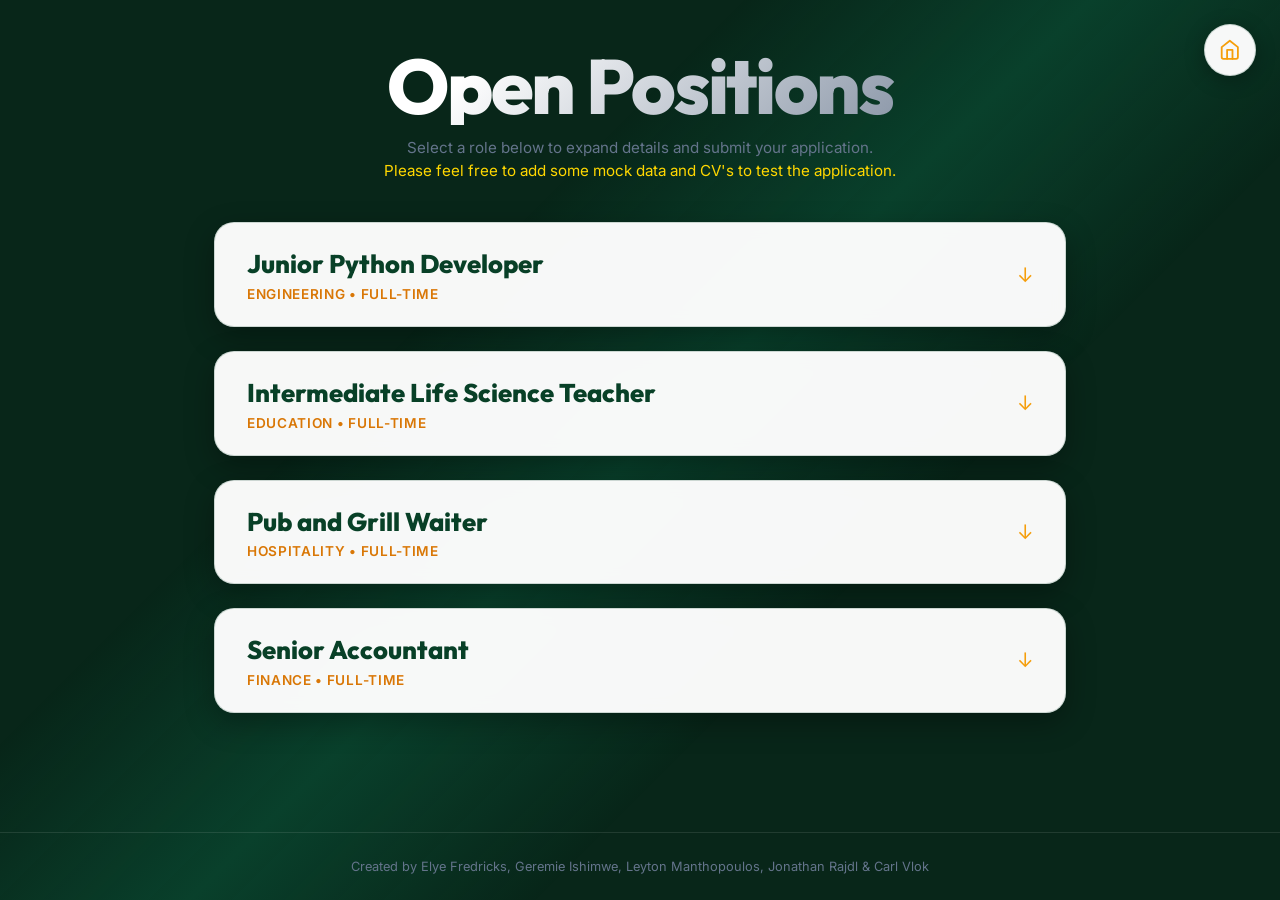
==== commit 9cdca890: "gold" ====
--- a/haire/templates/apply.html
+++ b/haire/templates/apply.html
@@ -68,7 +68,7 @@
             <p class="hero-tagline">
                 Select a role below to expand details and submit your application.
             </p>
-            <p class="hero-tagline" style="color: rgb(235, 182, 37);">
+            <p class="hero-tagline" style="color: gold">
                 Please feel free to add some mock data and CV's to test the application.
             </p>
         </header>
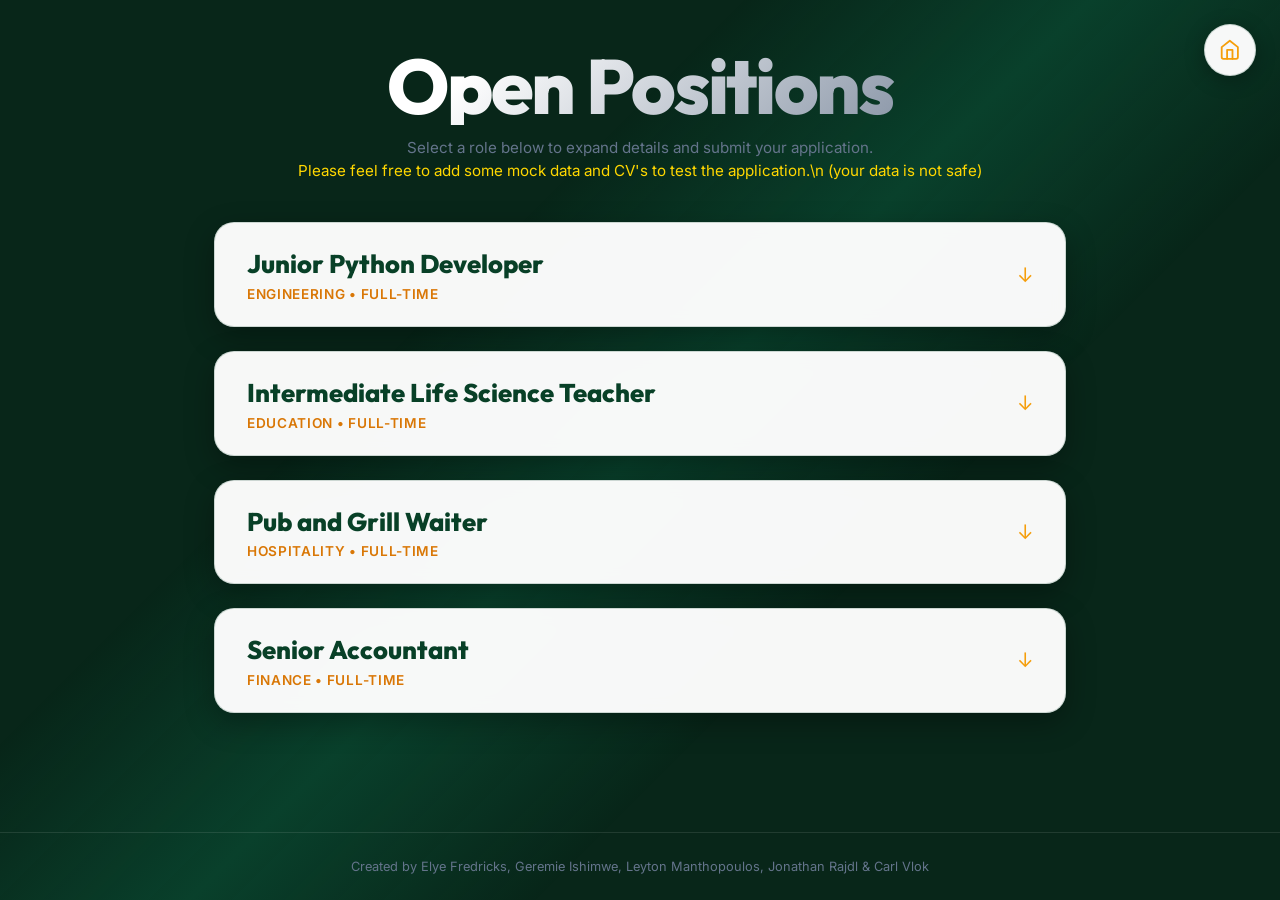
==== commit c21dde47: "data warning" ====
--- a/haire/templates/apply.html
+++ b/haire/templates/apply.html
@@ -69,7 +69,8 @@
                 Select a role below to expand details and submit your application.
             </p>
             <p class="hero-tagline" style="color: gold">
-                Please feel free to add some mock data and CV's to test the application.
+                Please feel free to add some mock data and CV's to test the application.\n
+                (your data is not safe)
             </p>
         </header>
 
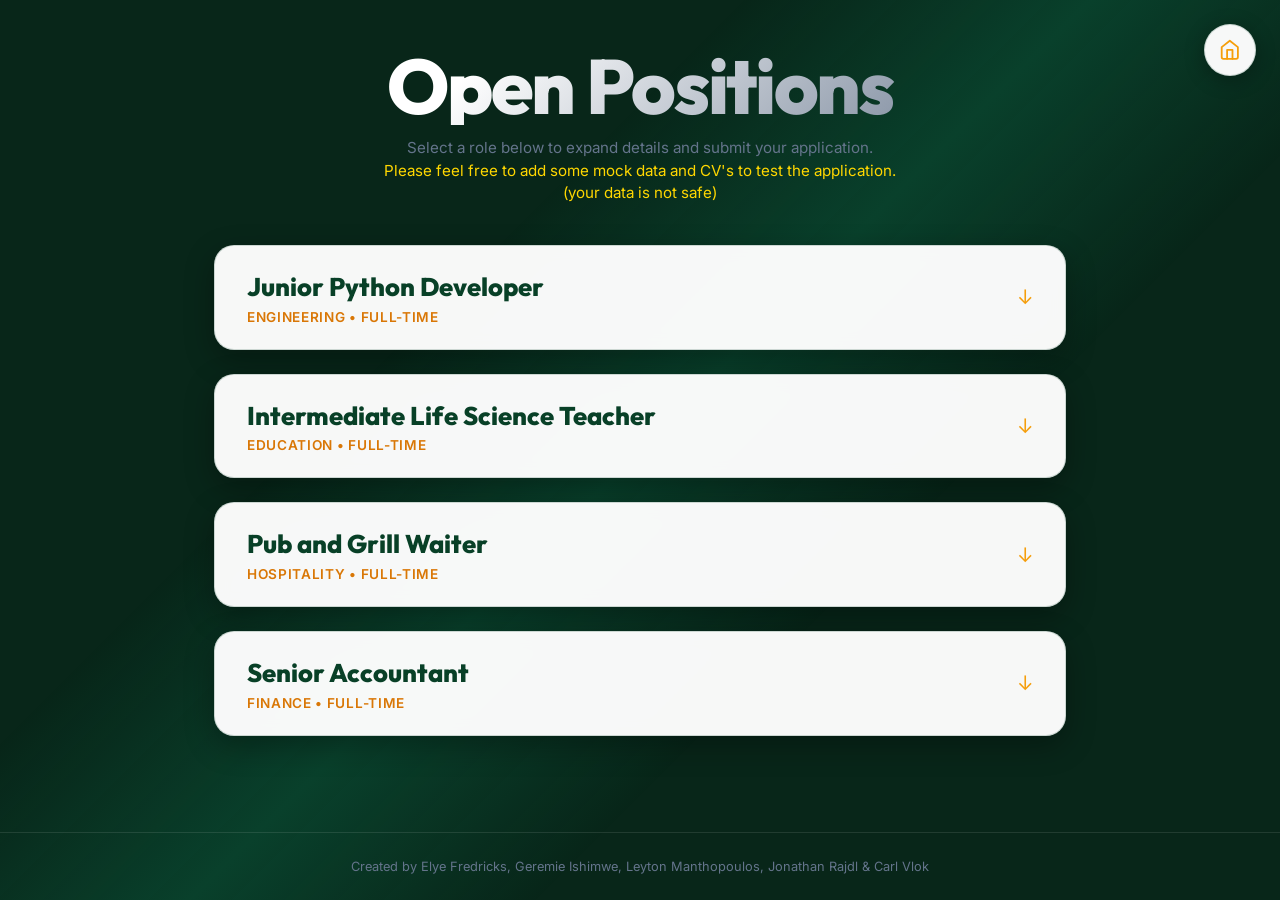
==== commit 61f844e4: "break" ====
--- a/haire/templates/apply.html
+++ b/haire/templates/apply.html
@@ -69,7 +69,7 @@
                 Select a role below to expand details and submit your application.
             </p>
             <p class="hero-tagline" style="color: gold">
-                Please feel free to add some mock data and CV's to test the application.\n
+                Please feel free to add some mock data and CV's to test the application.<br>
                 (your data is not safe)
             </p>
         </header>
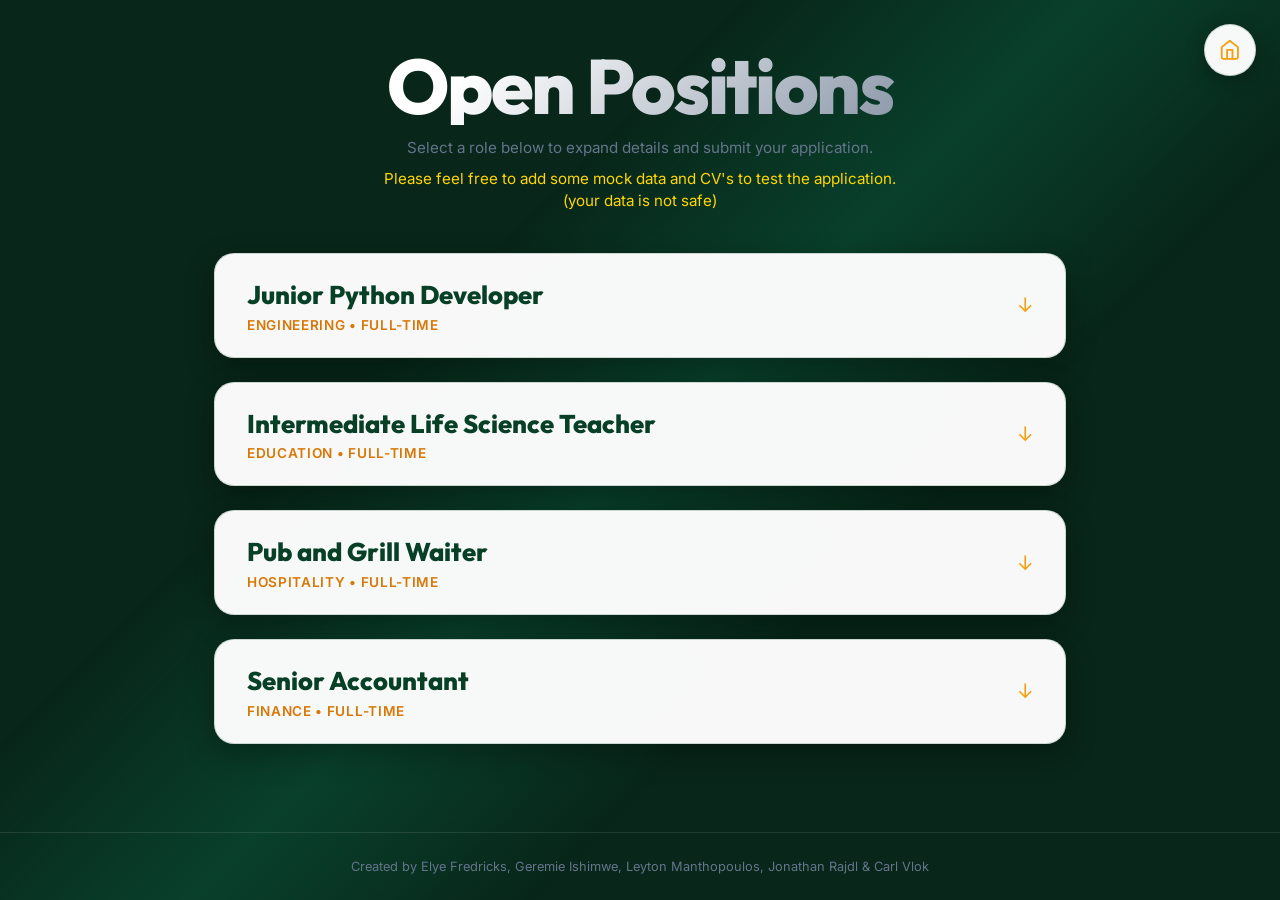
==== commit 1ed84f75: "data warning" ====
--- a/haire/templates/apply.html
+++ b/haire/templates/apply.html
@@ -68,8 +68,10 @@
             <p class="hero-tagline">
                 Select a role below to expand details and submit your application.
             </p>
-            <p class="hero-tagline" style="color: gold">
-                Please feel free to add some mock data and CV's to test the application.<br>
+            <p class="hero-tagline" style="color: gold; margin-top: 0.5rem;">
+                Please feel free to add some mock data and CV's to test the application.
+            </p>
+            <p class="hero-tagline" style="color: gold;">
                 (your data is not safe)
             </p>
         </header>
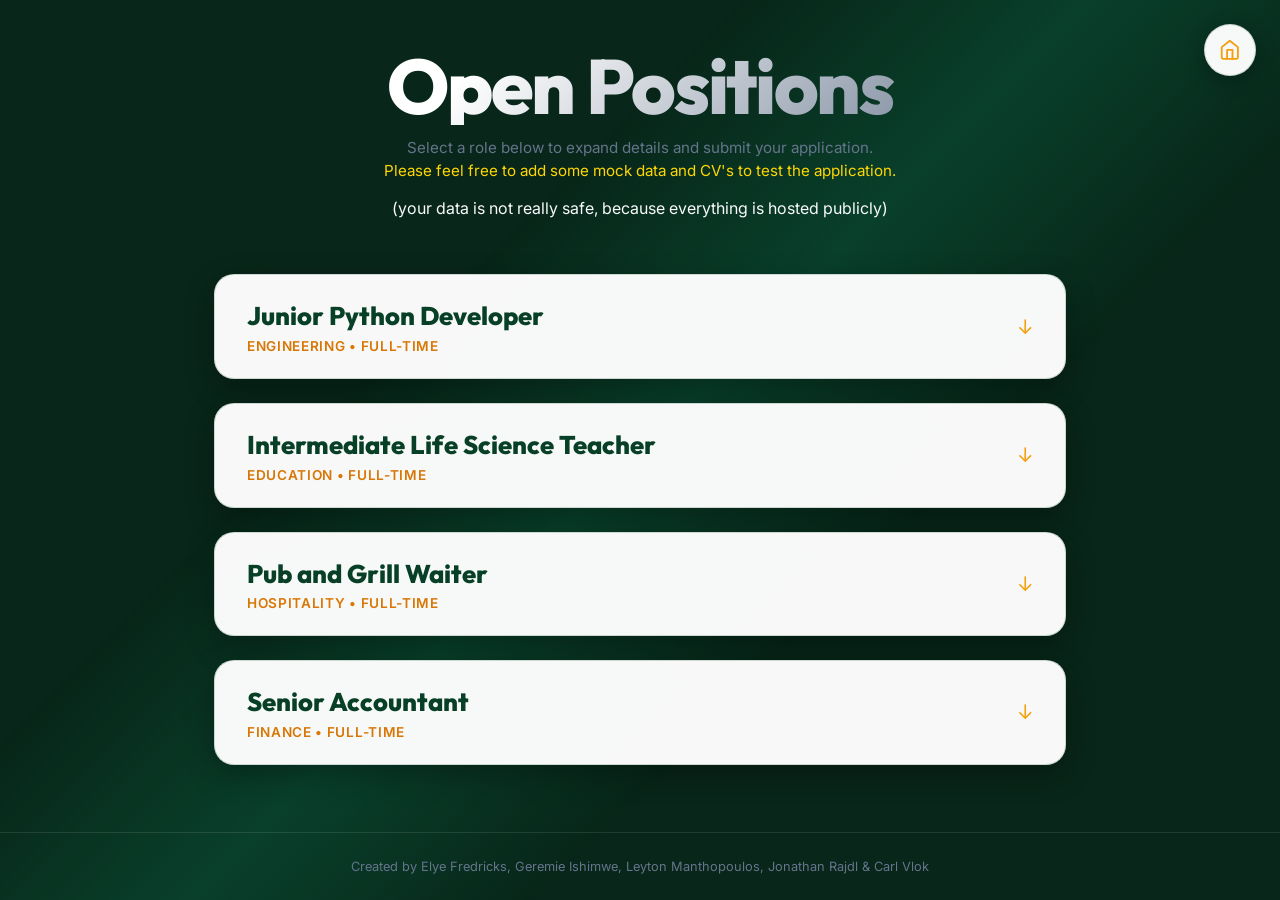
==== commit 1b8dbe49: "sdfksdfk" ====
--- a/haire/templates/apply.html
+++ b/haire/templates/apply.html
@@ -68,11 +68,11 @@
             <p class="hero-tagline">
                 Select a role below to expand details and submit your application.
             </p>
-            <p class="hero-tagline" style="color: gold; margin-top: 0.5rem;">
+            <p class="hero-tagline" style="color: gold">
                 Please feel free to add some mock data and CV's to test the application.
             </p>
-            <p class="hero-tagline" style="color: gold;">
-                (your data is not safe)
+            <p>
+                (your data is not really safe, because everything is hosted publicly)
             </p>
         </header>
 
